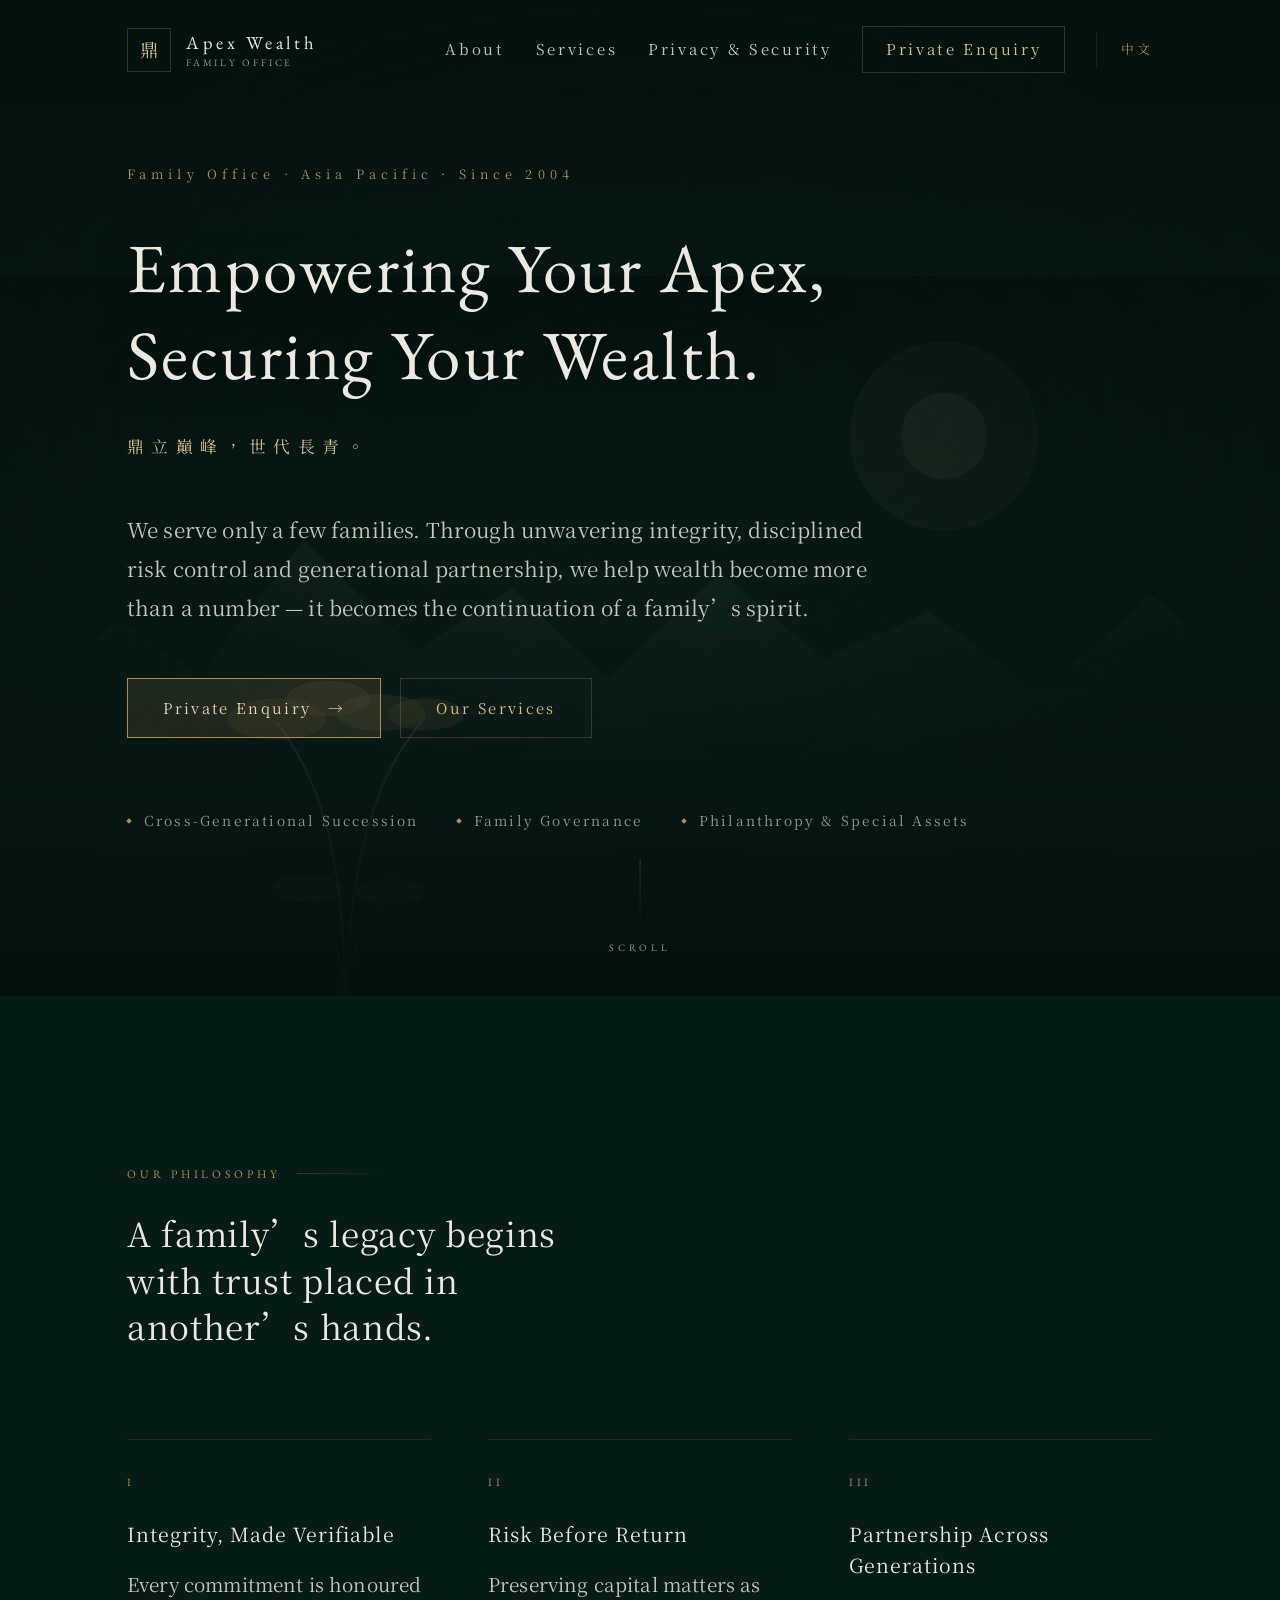
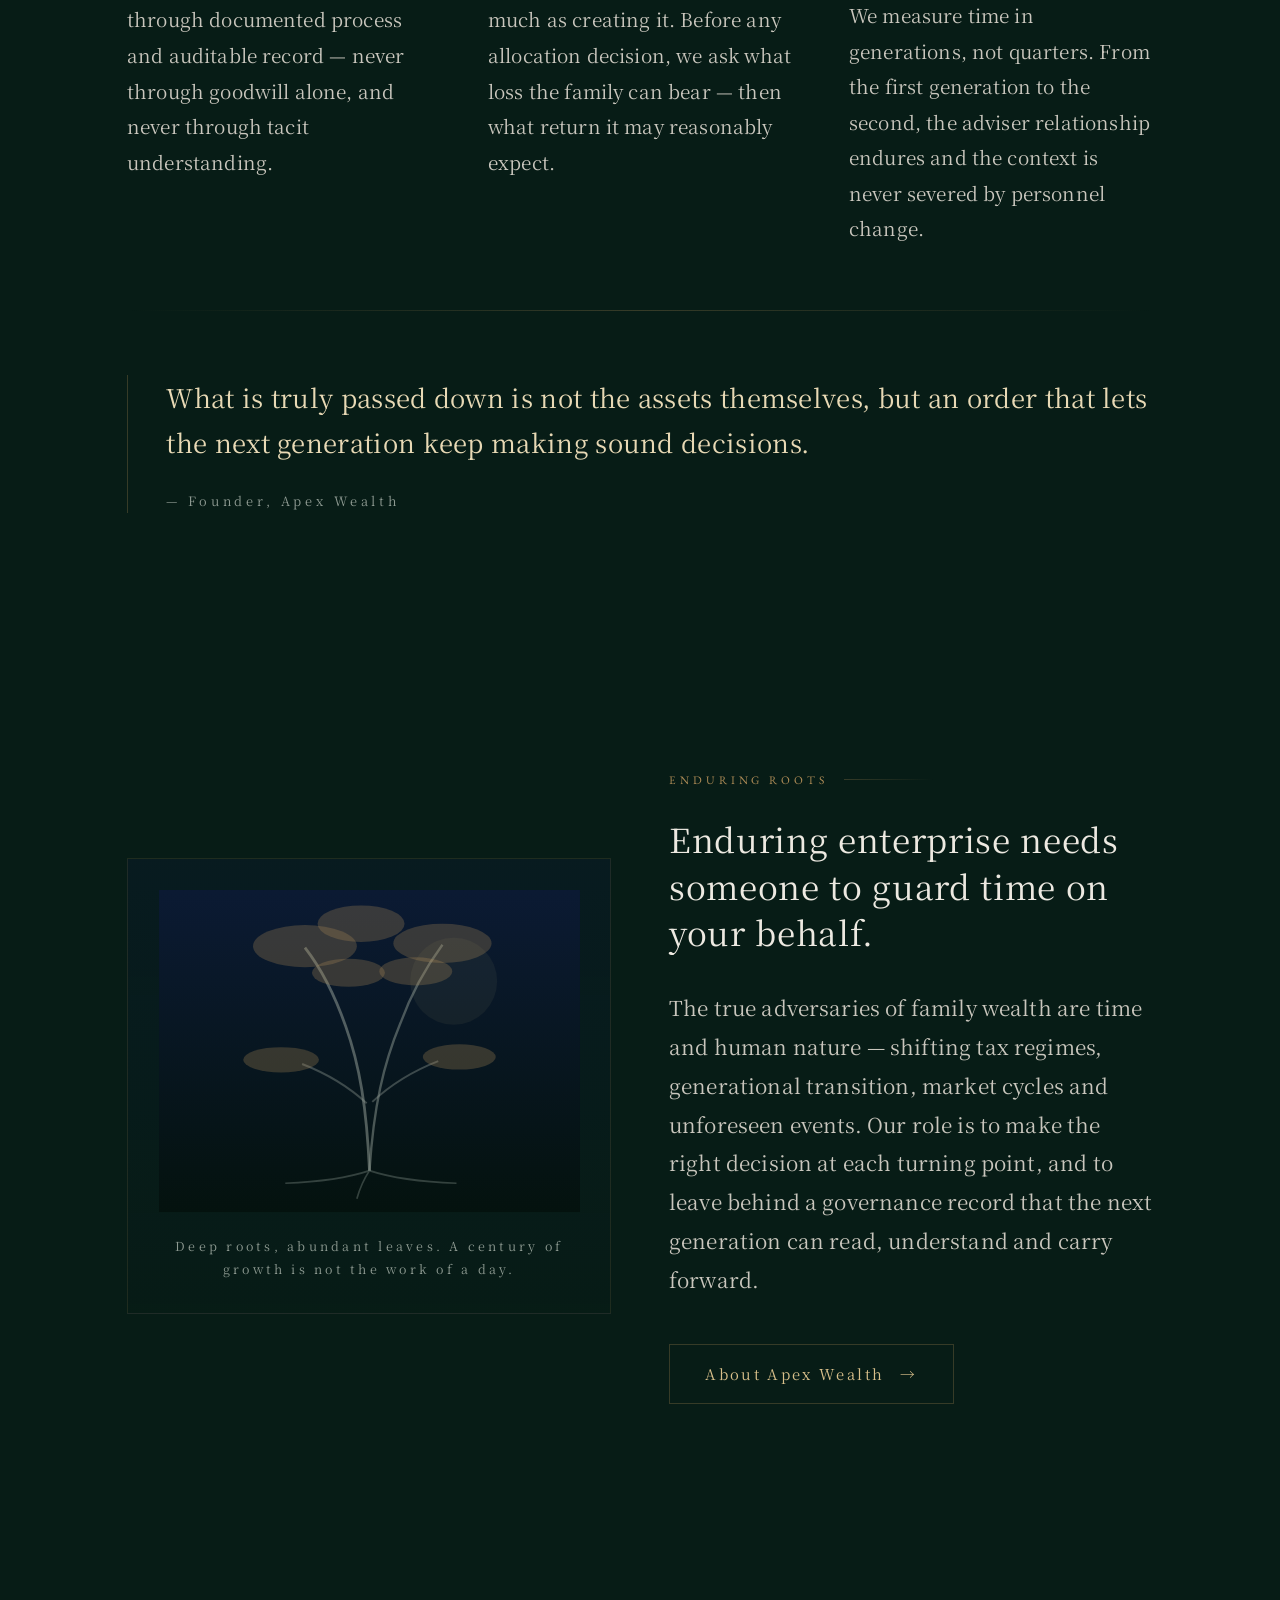
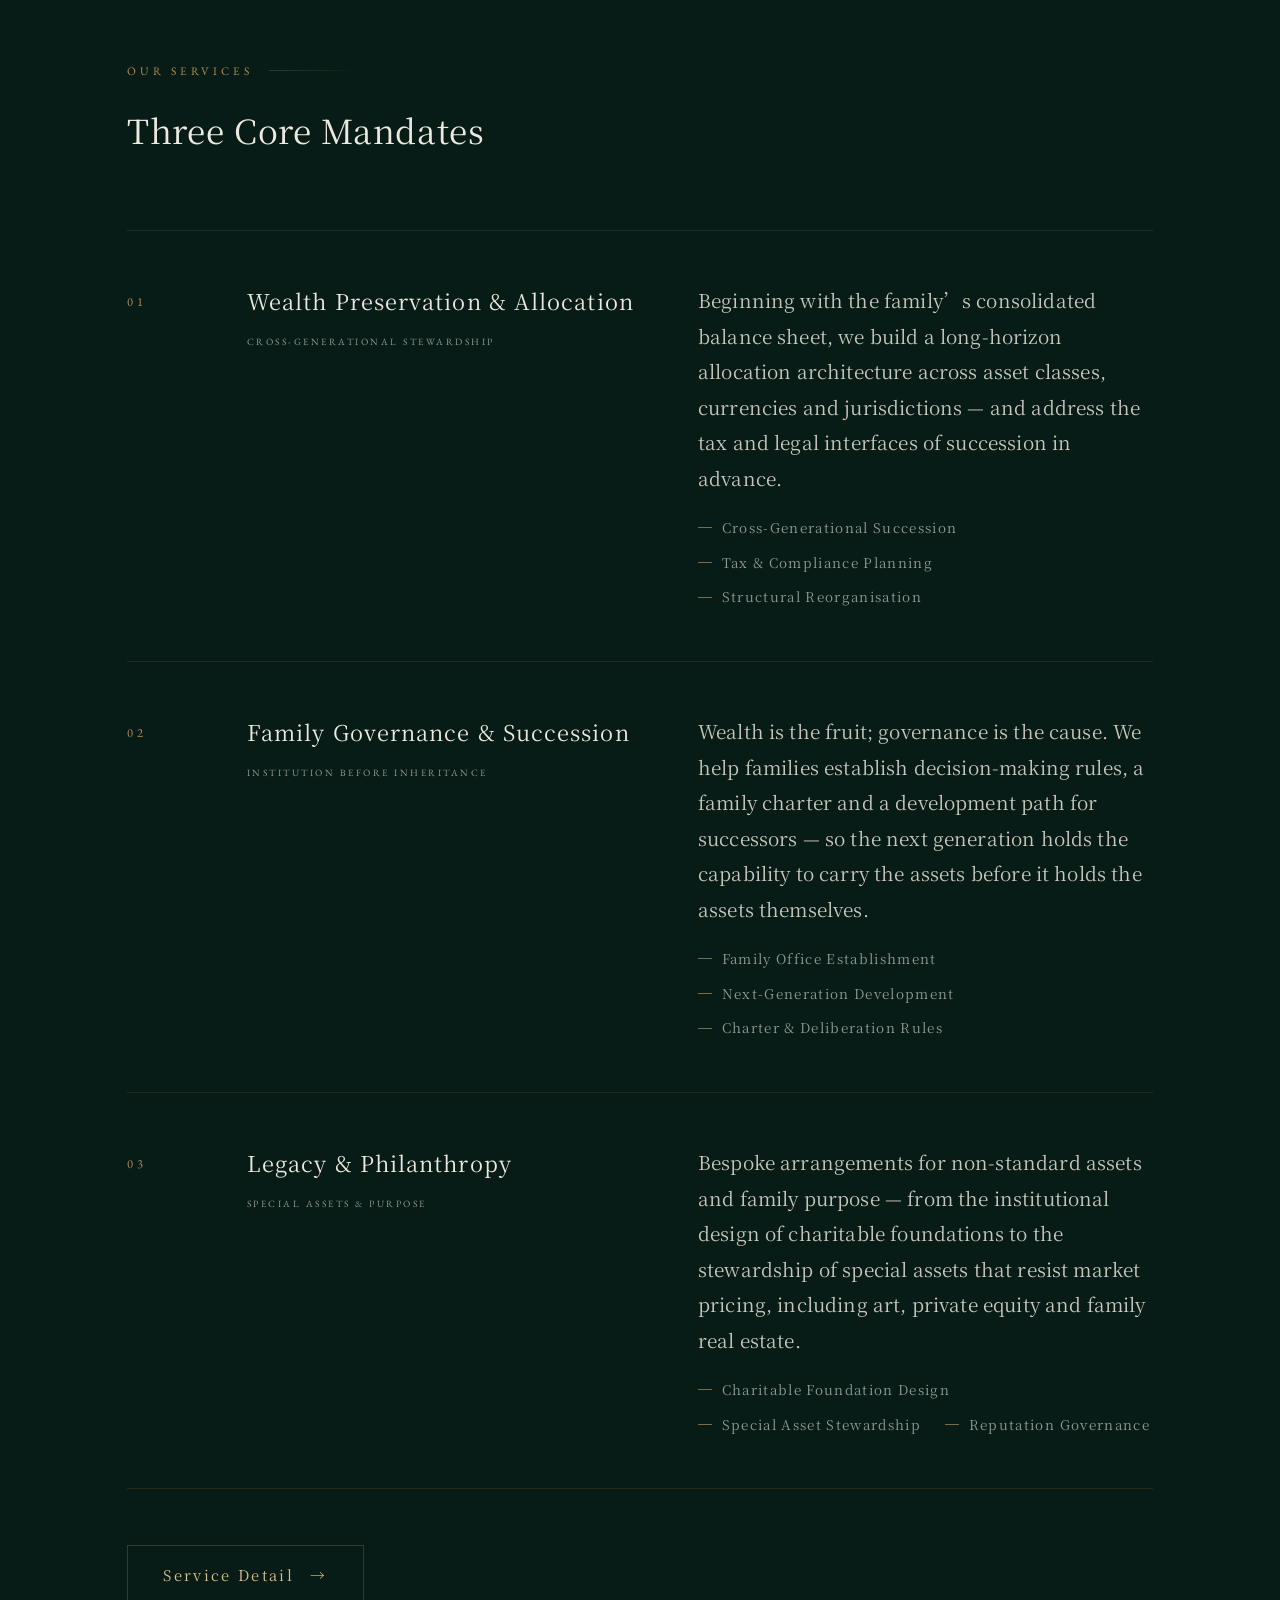
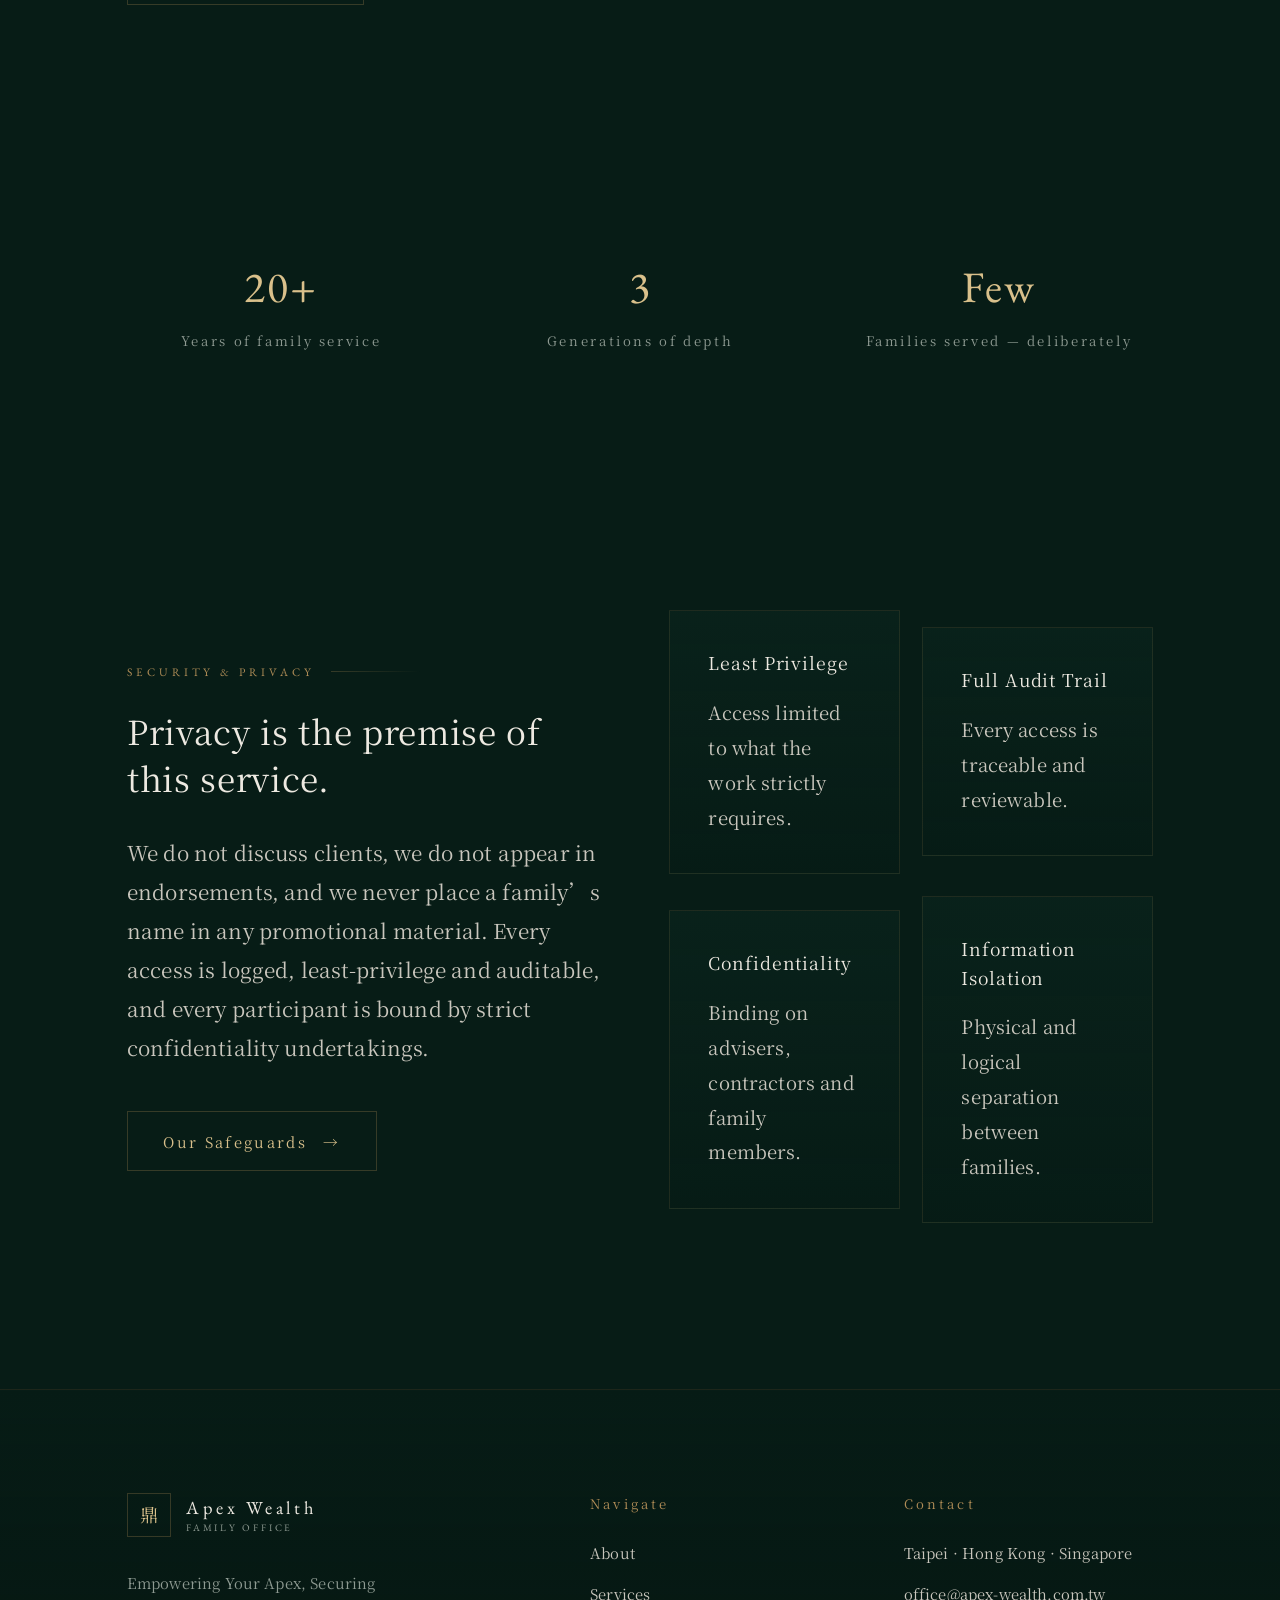
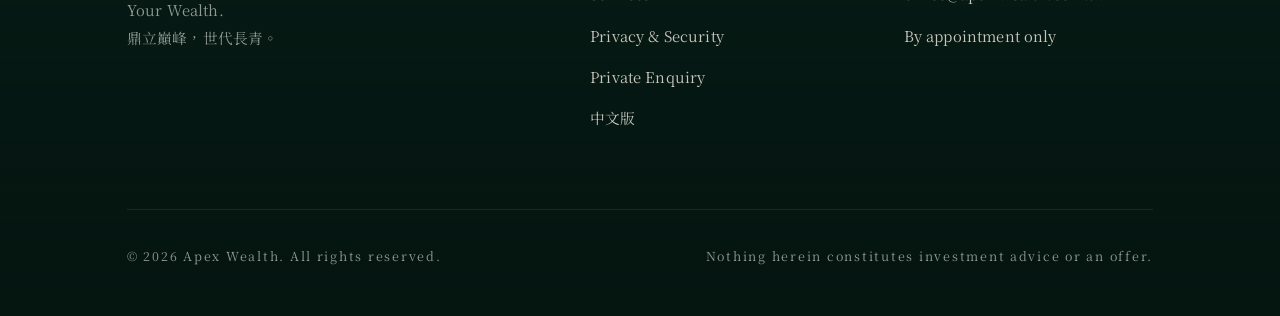
==== en/index.html @ 9df73a31 "新增英文版網站，並接上中英切換 新增 en/ 五頁全英文站（index / about / services / security / contact）， 共用既有 assets，透過 body.la" ====
<!DOCTYPE html>
<html lang="en">
<head>
<meta charset="utf-8">
<meta name="viewport" content="width=device-width, initial-scale=1">
<title>Apex Wealth｜Family Office · Empowering Your Apex, Securing Your Wealth</title>
<meta name="description" content="Apex Wealth serves a select number of ultra-high-net-worth families across Asia Pacific with cross-generational succession, family governance and legacy asset stewardship.">
<meta name="theme-color" content="#071C16">
<link rel="preconnect" href="https://fonts.googleapis.com">
<link rel="preconnect" href="https://fonts.gstatic.com" crossorigin>
<link href="https://fonts.googleapis.com/css2?family=EB+Garamond:ital,wght@0,400;0,500;1,400&family=Noto+Serif+TC:wght@300;400;500&display=swap" rel="stylesheet">
<link rel="stylesheet" href="../assets/css/main.css">
<link rel="alternate" hreflang="zh-Hant" href="https://tzlun167.github.io/Apex-wealth/">
<link rel="alternate" hreflang="en" href="https://tzlun167.github.io/Apex-wealth/en/">
<link rel="icon" href="data:image/svg+xml,%3Csvg xmlns='http://www.w3.org/2000/svg' viewBox='0 0 32 32'%3E%3Crect width='32' height='32' fill='%23071C16'/%3E%3Ctext x='16' y='22' font-size='18' text-anchor='middle' fill='%23D9C08B' font-family='serif'%3E%E9%BC%8E%3C/text%3E%3C/svg%3E">
</head>
<body class="lang-en">

<a class="visually-hidden" href="#main">Skip to main content</a>

<!-- ════════════ Header ════════════ -->
<header class="site-header">
  <div class="wrap">
    <a class="brand" href="index.html" aria-label="Apex Wealth home">
      <span class="brand__mark" aria-hidden="true"><span>鼎</span></span>
      <span class="brand__text">
        <span class="brand__zh">Apex Wealth</span>
        <span class="brand__en">Family Office</span>
      </span>
    </a>

    <button class="nav-toggle" type="button" aria-expanded="false" aria-controls="primary-nav" aria-label="Open navigation menu">
      <span></span><span></span><span></span>
    </button>

    <nav class="nav" id="primary-nav" aria-label="Main navigation">
      <a href="about.html">About</a>
      <a href="services.html">Services</a>
      <a href="security.html">Privacy &amp; Security</a>
      <a class="nav__cta" href="contact.html">Private Enquiry</a>
      <a class="nav__lang" href="../index.html" hreflang="zh-Hant" lang="zh-Hant">中文</a>
    </nav>
  </div>
</header>

<main id="main">

  <!-- ════════════ Hero ════════════ -->
  <section class="hero" aria-label="Apex Wealth introduction">
    <div class="hero__scene" aria-hidden="true">
      <svg viewBox="0 0 1600 900" preserveAspectRatio="xMidYMax slice" role="presentation">
        <defs>
          <linearGradient id="sky" x1="0" y1="0" x2="0" y2="1">
            <stop offset="0%"   stop-color="#04120E"/>
            <stop offset="55%"  stop-color="#0A211B"/>
            <stop offset="100%" stop-color="#0B1A33"/>
          </linearGradient>
          <linearGradient id="far" x1="0" y1="0" x2="0" y2="1">
            <stop offset="0%"   stop-color="#2E4B44" stop-opacity="0.85"/>
            <stop offset="100%" stop-color="#0A211B" stop-opacity="0.2"/>
          </linearGradient>
          <linearGradient id="mid" x1="0" y1="0" x2="0" y2="1">
            <stop offset="0%"   stop-color="#1E3A33"/>
            <stop offset="100%" stop-color="#071C16"/>
          </linearGradient>
          <linearGradient id="near" x1="0" y1="0" x2="0" y2="1">
            <stop offset="0%"   stop-color="#122C25"/>
            <stop offset="100%" stop-color="#04120E"/>
          </linearGradient>
          <linearGradient id="mist" x1="0" y1="0" x2="0" y2="1">
            <stop offset="0%"   stop-color="#D9C08B" stop-opacity="0"/>
            <stop offset="60%"  stop-color="#D9C08B" stop-opacity="0.07"/>
            <stop offset="100%" stop-color="#D9C08B" stop-opacity="0"/>
          </linearGradient>
        </defs>

        <rect width="1600" height="900" fill="url(#sky)"/>
        <circle cx="1180" cy="200" r="118" fill="#D9C08B" opacity="0.05"/>
        <circle cx="1180" cy="200" r="54"  fill="#E8D9B5" opacity="0.06"/>

        <g class="layer layer--far">
          <path fill="url(#far)" d="M0,560 L150,430 L250,500 L380,330 L520,470 L640,390 L760,505 L900,370 L1030,480 L1160,420 L1300,520 L1440,400 L1600,530 L1600,900 L0,900 Z"/>
        </g>
        <g class="layer layer--mid">
          <rect x="0" y="470" width="1600" height="150" fill="url(#mist)"/>
          <path fill="url(#mid)" d="M0,640 L180,560 L320,620 L470,520 L620,610 L780,540 L940,625 L1100,545 L1260,635 L1420,555 L1600,640 L1600,900 L0,900 Z"/>
        </g>
        <g class="layer layer--near">
          <path fill="url(#near)" d="M0,760 L200,690 L400,740 L620,660 L840,745 L1060,675 L1280,750 L1480,690 L1600,730 L1600,900 L0,900 Z"/>
        </g>

        <g class="layer layer--base" opacity="0.95">
          <g transform="translate(300,470)">
            <path d="M132,430 C128,300 118,240 96,180 C84,146 70,120 46,88"
                  fill="none" stroke="#8E9A92" stroke-opacity="0.5" stroke-width="3"/>
            <path d="M132,430 C138,296 152,232 176,172 C190,138 206,112 232,80"
                  fill="none" stroke="#8E9A92" stroke-opacity="0.45" stroke-width="2.6"/>
            <path d="M130,430 C126,360 108,330 84,300" fill="none" stroke="#8E9A92" stroke-opacity="0.35" stroke-width="2.2"/>
            <path d="M132,430 C140,362 162,332 188,304" fill="none" stroke="#8E9A92" stroke-opacity="0.35" stroke-width="2.2"/>
            <g fill="#B08D57" fill-opacity="0.30">
              <ellipse cx="46"  cy="84"  rx="62" ry="26"/>
              <ellipse cx="110" cy="58"  rx="52" ry="22"/>
              <ellipse cx="176" cy="76"  rx="56" ry="23"/>
              <ellipse cx="232" cy="78"  rx="48" ry="20"/>
              <ellipse cx="84"  cy="296" rx="46" ry="17"/>
              <ellipse cx="188" cy="300" rx="44" ry="16"/>
            </g>
            <g stroke="#0E2C24" stroke-opacity="0.5" stroke-width="1">
              <path d="M132,430 L132,120"/>
            </g>
          </g>
        </g>
      </svg>
    </div>

    <div class="hero__veil" aria-hidden="true"></div>

    <div class="wrap">
      <div class="hero__inner">
        <p class="hero__org" data-reveal>Family Office · Asia Pacific · Since 2004</p>

        <h1 class="hero__slogan hero__slogan--en" data-reveal="slow">
          <span class="line">Empowering Your Apex,</span>
          <span class="line">Securing Your Wealth.</span>
        </h1>

        <p class="hero__zh-sub" data-reveal lang="zh-Hant">鼎立巔峰，世代長青。</p>

        <p class="lede" data-reveal>
          We serve only a few families. Through unwavering integrity, disciplined risk control
          and generational partnership, we help wealth become more than a number &mdash;
          it becomes the continuation of a family&rsquo;s spirit.
        </p>

        <div class="btn-row" style="margin-top: 3.2rem;" data-reveal>
          <a class="btn btn--solid" href="contact.html"><span>Private Enquiry</span><span aria-hidden="true">→</span></a>
          <a class="btn" href="services.html"><span>Our Services</span></a>
        </div>

        <div class="hero__meta" style="margin-top: 4.4rem;" data-stagger data-reveal>
          <span>Cross-Generational Succession</span>
          <span>Family Governance</span>
          <span>Philanthropy &amp; Special Assets</span>
        </div>
      </div>
    </div>

    <div class="hero__scroll" aria-hidden="true">
      <i></i>
      <span>Scroll</span>
    </div>
  </section>

  <!-- ════════════ Philosophy ════════════ -->
  <section class="section" aria-labelledby="philosophy-title">
    <div class="wrap">
      <p class="eyebrow" data-reveal>Our Philosophy</p>
      <h2 class="section-title" id="philosophy-title" data-reveal="slow" style="max-width: 26ch;">
        A family&rsquo;s legacy begins with trust placed in another&rsquo;s hands.
      </h2>

      <div class="grid grid--3" style="margin-top: clamp(3.5rem, 7vw, 6rem);" data-stagger>
        <article class="tenet">
          <span class="tenet__no">I</span>
          <h3>Integrity, Made Verifiable</h3>
          <p>Every commitment is honoured through documented process and auditable record &mdash; never through goodwill alone, and never through tacit understanding.</p>
        </article>
        <article class="tenet">
          <span class="tenet__no">II</span>
          <h3>Risk Before Return</h3>
          <p>Preserving capital matters as much as creating it. Before any allocation decision, we ask what loss the family can bear &mdash; then what return it may reasonably expect.</p>
        </article>
        <article class="tenet">
          <span class="tenet__no">III</span>
          <h3>Partnership Across Generations</h3>
          <p>We measure time in generations, not quarters. From the first generation to the second, the adviser relationship endures and the context is never severed by personnel change.</p>
        </article>
      </div>

      <hr class="rule">

      <blockquote class="quote" data-reveal>
        What is truly passed down is not the assets themselves, but an order
        that lets the next generation keep making sound decisions.
        <cite>&mdash; Founder, Apex Wealth</cite>
      </blockquote>
    </div>
  </section>

  <!-- ════════════ Enduring Roots ════════════ -->
  <section class="section section--tight">
    <div class="wrap">
      <div class="grid grid--2">
        <figure class="scene-frame" data-reveal="slow" style="margin:0;">
          <svg viewBox="0 0 600 460" role="img" aria-label="A century-old tree, symbolising deep roots and enduring prosperity">
            <defs>
              <linearGradient id="treebg" x1="0" y1="0" x2="0" y2="1">
                <stop offset="0%" stop-color="#0B1A33"/>
                <stop offset="100%" stop-color="#04120E"/>
              </linearGradient>
            </defs>
            <rect width="600" height="460" fill="url(#treebg)"/>
            <circle cx="420" cy="130" r="62" fill="#D9C08B" opacity="0.06"/>
            <g transform="translate(300,400)">
              <path d="M0,0 C-4,-90 -14,-150 -34,-206 C-48,-246 -64,-282 -92,-318"
                    fill="none" stroke="#8E9A92" stroke-opacity="0.55" stroke-width="4"/>
              <path d="M0,0 C6,-92 20,-152 44,-210 C58,-248 76,-284 104,-322"
                    fill="none" stroke="#8E9A92" stroke-opacity="0.5" stroke-width="3.4"/>
              <path d="M-4,-96 C-30,-120 -60,-138 -96,-152" fill="none" stroke="#8E9A92" stroke-opacity="0.4" stroke-width="2.8"/>
              <path d="M4,-98 C32,-124 62,-142 98,-156" fill="none" stroke="#8E9A92" stroke-opacity="0.4" stroke-width="2.8"/>
              <g fill="#B08D57" fill-opacity="0.28">
                <ellipse cx="-92"  cy="-320" rx="74" ry="30"/>
                <ellipse cx="-12"  cy="-352" rx="62" ry="26"/>
                <ellipse cx="104"  cy="-324" rx="70" ry="28"/>
                <ellipse cx="-30"  cy="-282" rx="52" ry="20"/>
                <ellipse cx="66"   cy="-284" rx="52" ry="20"/>
                <ellipse cx="-126" cy="-158" rx="54" ry="18"/>
                <ellipse cx="128"  cy="-162" rx="52" ry="18"/>
              </g>
              <path d="M0,0 C-30,10 -70,16 -120,18 M0,0 C30,10 72,16 124,18 M0,0 C-8,12 -14,26 -18,40"
                    fill="none" stroke="#8E9A92" stroke-opacity="0.35" stroke-width="2.4"/>
            </g>
          </svg>
          <figcaption>Deep roots, abundant leaves. A century of growth is not the work of a day.</figcaption>
        </figure>

        <div data-reveal>
          <p class="eyebrow">Enduring Roots</p>
          <h2 class="section-title">Enduring enterprise needs someone to guard time on your behalf.</h2>
          <p class="lede" style="margin-top: 2rem;">
            The true adversaries of family wealth are time and human nature &mdash; shifting tax regimes,
            generational transition, market cycles and unforeseen events. Our role is to make the right
            decision at each turning point, and to leave behind a governance record that the next
            generation can read, understand and carry forward.
          </p>
          <div class="btn-row" style="margin-top: 2.8rem;">
            <a class="btn" href="about.html"><span>About Apex Wealth</span><span aria-hidden="true">→</span></a>
          </div>
        </div>
      </div>
    </div>
  </section>

  <!-- ════════════ Services ════════════ -->
  <section class="section" aria-labelledby="services-title">
    <div class="wrap">
      <p class="eyebrow" data-reveal>Our Services</p>
      <h2 class="section-title" id="services-title" data-reveal="slow">Three Core Mandates</h2>

      <div style="margin-top: clamp(3rem, 6vw, 5rem);">
        <article class="service" data-reveal>
          <div class="service__no">01</div>
          <h3>Wealth Preservation &amp; Allocation<small>Cross-Generational Stewardship</small></h3>
          <div>
            <p>Beginning with the family&rsquo;s consolidated balance sheet, we build a long-horizon allocation architecture across asset classes, currencies and jurisdictions &mdash; and address the tax and legal interfaces of succession in advance.</p>
            <div class="tags">
              <span>Cross-Generational Succession</span><span>Tax &amp; Compliance Planning</span><span>Structural Reorganisation</span>
            </div>
          </div>
        </article>

        <article class="service" data-reveal>
          <div class="service__no">02</div>
          <h3>Family Governance &amp; Succession<small>Institution Before Inheritance</small></h3>
          <div>
            <p>Wealth is the fruit; governance is the cause. We help families establish decision-making rules, a family charter and a development path for successors &mdash; so the next generation holds the capability to carry the assets before it holds the assets themselves.</p>
            <div class="tags">
              <span>Family Office Establishment</span><span>Next-Generation Development</span><span>Charter &amp; Deliberation Rules</span>
            </div>
          </div>
        </article>

        <article class="service" data-reveal>
          <div class="service__no">03</div>
          <h3>Legacy &amp; Philanthropy<small>Special Assets &amp; Purpose</small></h3>
          <div>
            <p>Bespoke arrangements for non-standard assets and family purpose &mdash; from the institutional design of charitable foundations to the stewardship of special assets that resist market pricing, including art, private equity and family real estate.</p>
            <div class="tags">
              <span>Charitable Foundation Design</span><span>Special Asset Stewardship</span><span>Reputation Governance</span>
            </div>
          </div>
        </article>

        <div style="border-top: 1px solid var(--hairline-soft);"></div>
      </div>

      <div class="btn-row" style="margin-top: 3.5rem;" data-reveal>
        <a class="btn" href="services.html"><span>Service Detail</span><span aria-hidden="true">→</span></a>
      </div>
    </div>
  </section>

  <!-- ════════════ Metrics ════════════ -->
  <section class="section section--tight">
    <div class="wrap">
      <div class="metrics" data-stagger data-reveal-group>
        <div class="metric"><strong>20+</strong><span>Years of family service</span></div>
        <div class="metric"><strong>3</strong><span>Generations of depth</span></div>
        <div class="metric"><strong>Few</strong><span>Families served &mdash; deliberately</span></div>
      </div>
    </div>
  </section>

  <!-- ════════════ Privacy ════════════ -->
  <section class="section" aria-labelledby="privacy-title">
    <div class="wrap">
      <div class="grid grid--2">
        <div data-reveal>
          <p class="eyebrow">Security &amp; Privacy</p>
          <h2 class="section-title" id="privacy-title">Privacy is the premise of this service.</h2>
          <p class="lede" style="margin-top: 2rem;">
            We do not discuss clients, we do not appear in endorsements, and we never place a
            family&rsquo;s name in any promotional material. Every access is logged, least-privilege
            and auditable, and every participant is bound by strict confidentiality undertakings.
          </p>
          <div class="btn-row" style="margin-top: 2.8rem;">
            <a class="btn" href="security.html"><span>Our Safeguards</span><span aria-hidden="true">→</span></a>
          </div>
        </div>

        <div class="grid grid--2" data-stagger data-reveal-group style="gap: 1.4rem;">
          <div class="card"><h3>Least Privilege</h3><p>Access limited to what the work strictly requires.</p></div>
          <div class="card"><h3>Full Audit Trail</h3><p>Every access is traceable and reviewable.</p></div>
          <div class="card"><h3>Confidentiality</h3><p>Binding on advisers, contractors and family members.</p></div>
          <div class="card"><h3>Information Isolation</h3><p>Physical and logical separation between families.</p></div>
        </div>
      </div>
    </div>
  </section>

</main>

<!-- ════════════ Footer ════════════ -->
<footer class="site-footer">
  <div class="wrap">
    <div class="site-footer__top">
      <div>
        <a class="brand" href="index.html">
          <span class="brand__mark" aria-hidden="true"><span>鼎</span></span>
          <span class="brand__text">
            <span class="brand__zh">Apex Wealth</span>
            <span class="brand__en">Family Office</span>
          </span>
        </a>
        <p class="muted" style="margin-top: 2rem; max-width: 36ch; font-size: 0.92rem;">
          Empowering Your Apex, Securing Your Wealth.<br>
          鼎立巔峰，世代長青。
        </p>
      </div>

      <div>
        <h4>Navigate</h4>
        <ul>
          <li><a href="about.html">About</a></li>
          <li><a href="services.html">Services</a></li>
          <li><a href="security.html">Privacy &amp; Security</a></li>
          <li><a href="contact.html">Private Enquiry</a></li>
          <li><a href="../index.html" hreflang="zh-Hant" lang="zh-Hant">中文版</a></li>
        </ul>
      </div>

      <div>
        <h4>Contact</h4>
        <ul>
          <li>Taipei · Hong Kong · Singapore</li>
          <li><a href="mailto:office@apex-wealth.com.tw">office@apex-wealth.com.tw</a></li>
          <li>By appointment only</li>
        </ul>
      </div>
    </div>

    <div class="site-footer__bottom">
      <span>© <span data-year>2026</span> Apex Wealth. All rights reserved.</span>
      <span>Nothing herein constitutes investment advice or an offer.</span>
    </div>
  </div>
</footer>

<script src="../assets/js/main.js"></script>
</body>
</html>
---- assets/css/main.css ----
/* ==========================================================================
   鼎富資本 APEX WEALTH · Family Office
   視覺系統：深大不列顛綠 × 古銅金 · 古典襯線 · 極簡留白
   ========================================================================== */

/* --- 1. 設計 Token ------------------------------------------------------ */
:root {
  /* 主色：沉穩、誠信 */
  --green-950: #04120E;
  --green-900: #071C16;
  --green-800: #0A211B;
  --green-700: #0E2C24;
  --green-600: #14382E;
  --ink-900:   #060F1F;
  --ink-800:   #0B1A33;

  /* 點綴：古銅金／香檳金（低飽和，切忌土豪金） */
  --gold:       #B08D57;
  --gold-soft:  #C9A96B;
  --gold-light: #D9C08B;
  --champagne:  #E8D9B5;

  /* 文字 */
  --text:      #EDE9E1;
  --text-soft: #C9C6BD;
  --muted:     #8E9A92;

  --hairline: rgba(176, 141, 87, 0.28);
  --hairline-soft: rgba(176, 141, 87, 0.14);

  /* 字體 */
  --serif-zh: "Noto Serif TC", "Source Han Serif TC", "Songti TC", "STSong",
              "PingFang TC", "Microsoft JhengHei", serif;
  --serif-en: "EB Garamond", "Garamond", "Baskerville", "Palatino Linotype",
              "Times New Roman", "Noto Serif TC", "Songti TC", serif;
  --sans-zh: "PingFang TC", "Microsoft JhengHei", "Noto Sans TC", sans-serif;

  /* 節奏：大量留白，讓畫面呼吸 */
  --gutter: clamp(1.5rem, 6vw, 8rem);
  --section-y: clamp(6rem, 13vw, 13rem);
  --maxw: 1180px;

  --ease-silk: cubic-bezier(0.22, 0.61, 0.36, 1);
  --dur-slow: 1.4s;
}

/* --- 2. 基礎 ------------------------------------------------------------ */
*,
*::before,
*::after { box-sizing: border-box; }

html {
  scroll-behavior: smooth;
  -webkit-text-size-adjust: 100%;
}

body {
  margin: 0;
  background: var(--green-900);
  color: var(--text);
  font-family: var(--serif-zh);
  /* 字體級距適中偏大、行距寬鬆（無障礙） */
  font-size: clamp(17px, 0.35vw + 16px, 19.5px);
  line-height: 2.05;
  letter-spacing: 0.02em;
  font-weight: 400;
  -webkit-font-smoothing: antialiased;
  text-rendering: optimizeLegibility;
  overflow-x: hidden;
}

/* 全站細膩紙質／光暈底 */
body::before {
  content: "";
  position: fixed;
  inset: 0;
  pointer-events: none;
  z-index: 0;
  background:
    radial-gradient(120% 80% at 50% -10%, rgba(176,141,87,0.10), transparent 60%),
    radial-gradient(100% 70% at 100% 100%, rgba(11,26,51,0.55), transparent 65%);
}

img, svg { max-width: 100%; display: block; }

a {
  color: inherit;
  text-decoration: none;
  transition: color .6s var(--ease-silk);
}

::selection { background: rgba(176,141,87,0.32); color: #fff; }

/* 焦點可見（無障礙） */
:focus-visible {
  outline: 1px solid var(--gold-light);
  outline-offset: 4px;
}

/* --- 3. 排版元件 -------------------------------------------------------- */
h1, h2, h3, h4 {
  font-weight: 400;
  margin: 0;
  letter-spacing: 0.06em;
  line-height: 1.6;
}

.en {
  font-family: var(--serif-en);
  font-weight: 400;
  letter-spacing: 0.22em;
  font-size: 0.82em;
}

.eyebrow {
  font-family: var(--serif-en);
  font-size: 0.72rem;
  letter-spacing: 0.42em;
  text-transform: uppercase;
  color: var(--gold);
  margin: 0 0 1.6rem;
  display: flex;
  align-items: center;
  gap: 1rem;
}
.eyebrow::after {
  content: "";
  flex: 1;
  height: 1px;
  max-width: 90px;
  background: linear-gradient(90deg, var(--hairline), transparent);
}
.eyebrow--center { justify-content: center; }
.eyebrow--center::after { display: none; }

.display {
  font-size: clamp(2.1rem, 5.2vw, 4.6rem);
  line-height: 1.32;
  letter-spacing: 0.08em;
}

.section-title {
  font-size: clamp(1.6rem, 2.6vw, 2.5rem);
  line-height: 1.55;
  letter-spacing: 0.1em;
}

.lede {
  font-size: 1.06em;
  color: var(--text-soft);
  max-width: 62ch;
}

.muted { color: var(--muted); }

.gold { color: var(--gold-light); }

/* 金色細線 */
.rule {
  height: 1px;
  border: 0;
  background: linear-gradient(90deg, transparent, var(--hairline), transparent);
  margin: 4rem 0;
}

/* --- 4. 版面 ------------------------------------------------------------ */
.wrap {
  width: 100%;
  max-width: var(--maxw);
  margin: 0 auto;
  padding-inline: var(--gutter);
  position: relative;
  z-index: 1;
}

.section { padding-block: var(--section-y); position: relative; }

.section--tight { padding-block: clamp(3.5rem, 7vw, 7rem); }

.grid {
  display: grid;
  gap: clamp(2.2rem, 4.5vw, 5rem);
}
@media (min-width: 880px) {
  .grid--2 { grid-template-columns: 1fr 1fr; align-items: center; }
  .grid--3 { grid-template-columns: repeat(3, 1fr); }
  .grid--4 { grid-template-columns: repeat(4, 1fr); }
}

/* --- 5. 頁首 / 導覽 ----------------------------------------------------- */
.site-header {
  position: fixed;
  inset: 0 0 auto 0;
  z-index: 50;
  padding: 1.6rem 0;
  transition: background .9s var(--ease-silk), padding .9s var(--ease-silk),
              border-color .9s var(--ease-silk), backdrop-filter .9s var(--ease-silk);
  border-bottom: 1px solid transparent;
}
.site-header.is-scrolled {
  padding: 1.05rem 0;
  background: rgba(7, 28, 22, 0.86);
  backdrop-filter: blur(14px) saturate(120%);
  border-bottom-color: var(--hairline-soft);
}

.site-header .wrap {
  display: flex;
  align-items: center;
  justify-content: space-between;
  gap: 2rem;
}

.brand {
  display: flex;
  align-items: center;
  gap: 0.95rem;
  flex-shrink: 0;
}
.brand__mark {
  width: 44px;
  height: 44px;
  flex: none;
  border: 1px solid var(--hairline);
  display: grid;
  place-items: center;
  transition: border-color .9s var(--ease-silk);
}
.brand__mark span {
  font-size: 1.15rem;
  color: var(--gold-light);
  letter-spacing: 0;
  line-height: 1;
}
.brand:hover .brand__mark { border-color: var(--gold); }
.brand__text { display: flex; flex-direction: column; gap: .28rem; }
.brand__zh {
  font-size: 1.05rem;
  letter-spacing: 0.3em;
  line-height: 1.2;
}
.brand__en {
  font-family: var(--serif-en);
  font-size: 0.62rem;
  letter-spacing: 0.34em;
  color: var(--muted);
  text-transform: uppercase;
  line-height: 1;
}

.nav {
  display: flex;
  align-items: center;
  gap: clamp(1.4rem, 2.4vw, 2.6rem);
}
.nav a {
  font-size: 0.94rem;
  letter-spacing: 0.18em;
  color: var(--text-soft);
  position: relative;
  padding-block: 0.35rem;
}
.nav a::after {
  content: "";
  position: absolute;
  left: 0; right: 100%;
  bottom: 0;
  height: 1px;
  background: var(--gold);
  transition: right .8s var(--ease-silk);
}
.nav a:hover { color: var(--champagne); }
.nav a:hover::after,
.nav a[aria-current="page"]::after { right: 0; }
.nav a[aria-current="page"] { color: var(--champagne); }

.nav__cta {
  border: 1px solid var(--hairline);
  padding: 0.55rem 1.4rem !important;
  color: var(--gold-light) !important;
}
.nav__cta::after { display: none; }
.nav__cta:hover {
  background: rgba(176,141,87,0.12);
  border-color: var(--gold);
}

.nav-toggle {
  display: none;
  background: none;
  border: 1px solid var(--hairline);
  color: var(--text);
  width: 46px; height: 46px;
  cursor: pointer;
}
.nav-toggle span {
  display: block;
  width: 18px; height: 1px;
  background: var(--gold-light);
  margin: 4px auto;
  transition: transform .5s var(--ease-silk), opacity .5s var(--ease-silk);
}
.nav-toggle[aria-expanded="true"] span:nth-child(1) { transform: translateY(5px) rotate(45deg); }
.nav-toggle[aria-expanded="true"] span:nth-child(2) { opacity: 0; }
.nav-toggle[aria-expanded="true"] span:nth-child(3) { transform: translateY(-5px) rotate(-45deg); }

@media (max-width: 900px) {
  .nav-toggle { display: block; }
  .nav {
    position: fixed;
    inset: 0;
    background: rgba(6, 22, 18, 0.98);
    backdrop-filter: blur(10px);
    flex-direction: column;
    justify-content: center;
    gap: 2.2rem;
    font-size: 1.15rem;
    opacity: 0;
    visibility: hidden;
    transition: opacity .8s var(--ease-silk), visibility .8s;
  }
  .nav.is-open { opacity: 1; visibility: visible; }
  .nav a { font-size: 1.15rem; letter-spacing: 0.28em; }
  .nav__cta { padding: 0.8rem 2rem !important; }
}

/* --- 6. 主視覺（劇院式開場） ------------------------------------------- */
.hero {
  position: relative;
  min-height: 100svh;
  display: flex;
  align-items: center;
  overflow: hidden;
  background:
    linear-gradient(180deg, var(--green-950) 0%, var(--green-800) 45%, var(--ink-900) 100%);
}

.hero__scene {
  position: absolute;
  inset: 0;
  z-index: 0;
}
.hero__scene svg {
  position: absolute;
  left: 50%;
  bottom: 0;
  width: 145%;
  min-width: 1100px;
  transform: translateX(-50%);
  height: auto;
}
/* 極緩慢的呼吸位移，不閃爍 */
.hero__scene .layer--far  { opacity: .34; animation: drift 48s ease-in-out infinite alternate; }
.hero__scene .layer--mid  { opacity: .55; animation: drift 38s ease-in-out infinite alternate-reverse; }
.hero__scene .layer--near { opacity: .82; animation: drift 30s ease-in-out infinite alternate; }
.hero__scene .layer--base { opacity: 1; }

@keyframes drift {
  from { transform: translateX(-50%) translateY(0) scale(1); }
  to   { transform: translateX(-50%) translateY(-14px) scale(1.012); }
}

.hero__veil {
  position: absolute;
  inset: 0;
  z-index: 1;
  background:
    radial-gradient(70% 55% at 50% 42%, rgba(4,18,14,0.10), rgba(4,18,14,0.72) 78%),
    linear-gradient(180deg, rgba(4,18,14,0.85) 0%, transparent 28%, transparent 62%, rgba(4,18,14,0.92) 100%);
}

.hero .wrap { z-index: 2; }
.hero__inner {
  max-width: 900px;
  padding-block: clamp(8rem, 18vh, 12rem);
}

.hero__org {
  font-size: 0.8rem;
  letter-spacing: 0.5em;
  color: var(--gold);
  margin: 0 0 2.4rem;
}

.hero__slogan {
  font-size: clamp(2.4rem, 6.4vw, 5.4rem);
  line-height: 1.34;
  letter-spacing: 0.14em;
  margin: 0 0 2rem;
  text-shadow: 0 2px 40px rgba(0,0,0,0.45);
}
.hero__slogan .line { display: block; }

.hero__en {
  font-family: var(--serif-en);
  font-size: clamp(0.8rem, 1.35vw, 1.02rem);
  letter-spacing: 0.3em;
  color: var(--gold-light);
  margin: 0 0 3.4rem;
}

.hero__meta {
  display: flex;
  flex-wrap: wrap;
  gap: 0.9rem 2.4rem;
  font-size: 0.86rem;
  letter-spacing: 0.22em;
  color: var(--muted);
}
.hero__meta span { display: inline-flex; align-items: center; gap: .8rem; }
.hero__meta span::before {
  content: "";
  width: 4px; height: 4px;
  background: var(--gold);
  transform: rotate(45deg);
  flex: none;
}

.hero__scroll {
  position: absolute;
  left: 50%;
  bottom: 2.4rem;
  transform: translateX(-50%);
  z-index: 3;
  font-family: var(--serif-en);
  font-size: 0.62rem;
  letter-spacing: 0.4em;
  color: var(--muted);
  display: flex;
  flex-direction: column;
  align-items: center;
  gap: 1rem;
  text-transform: uppercase;
}
.hero__scroll i {
  width: 1px; height: 64px;
  background: linear-gradient(180deg, var(--hairline), transparent);
  animation: pulseLine 4.5s var(--ease-silk) infinite;
}
@keyframes pulseLine {
  0%, 100% { opacity: .35; transform: scaleY(.8); }
  50%      { opacity: 1;   transform: scaleY(1); }
}

/* --- 7. 內容元件 -------------------------------------------------------- */
/* 理念三欄 */
.tenet { padding-top: 2rem; border-top: 1px solid var(--hairline-soft); }
.tenet__no {
  font-family: var(--serif-en);
  font-size: 0.7rem;
  letter-spacing: 0.32em;
  color: var(--gold);
  display: block;
  margin-bottom: 1.6rem;
}
.tenet h3 {
  font-size: 1.22rem;
  letter-spacing: 0.16em;
  margin-bottom: 1rem;
}
.tenet p { margin: 0; color: var(--text-soft); font-size: 0.97em; }

/* 服務條目 */
.service {
  padding: clamp(2.2rem, 4vw, 3.4rem) 0;
  border-top: 1px solid var(--hairline-soft);
  display: grid;
  gap: 1.4rem 3rem;
}
@media (min-width: 880px) {
  .service { grid-template-columns: 4.5rem 1.15fr 1.3fr; align-items: start; }
}
.service__no {
  font-family: var(--serif-en);
  font-size: 0.78rem;
  letter-spacing: 0.3em;
  color: var(--gold);
  padding-top: 0.5rem;
}
.service h3 {
  font-size: clamp(1.2rem, 1.7vw, 1.5rem);
  letter-spacing: 0.14em;
  line-height: 1.7;
}
.service h3 small {
  display: block;
  font-family: var(--serif-en);
  font-size: 0.6rem;
  letter-spacing: 0.34em;
  color: var(--muted);
  margin-top: 0.9rem;
  text-transform: uppercase;
}
.service p { margin: 0 0 1.2rem; color: var(--text-soft); font-size: 0.97em; }

.tags {
  display: flex;
  flex-wrap: wrap;
  gap: 0.6rem 1.5rem;
  font-size: 0.84rem;
  letter-spacing: 0.16em;
  color: var(--muted);
}
.tags span { display: inline-flex; align-items: center; gap: .6rem; }
.tags span::before {
  content: "";
  width: 14px; height: 1px;
  background: var(--gold);
  opacity: .7;
}

/* 引言 */
.quote {
  font-size: clamp(1.15rem, 2vw, 1.7rem);
  line-height: 2;
  letter-spacing: 0.1em;
  color: var(--champagne);
  border-left: 1px solid var(--hairline);
  padding-left: clamp(1.4rem, 3vw, 2.6rem);
  margin: 0;
}
.quote cite {
  display: block;
  margin-top: 1.6rem;
  font-style: normal;
  font-size: 0.8rem;
  letter-spacing: 0.3em;
  color: var(--muted);
}

/* 卡片 */
.card {
  border: 1px solid var(--hairline-soft);
  padding: clamp(1.8rem, 3vw, 2.8rem);
  background: linear-gradient(180deg, rgba(14,44,36,0.35), rgba(7,28,22,0.15));
  transition: border-color 1.1s var(--ease-silk), transform 1.1s var(--ease-silk);
}
.card:hover { border-color: var(--hairline); transform: translateY(-4px); }
.card h3 {
  font-size: 1.1rem;
  letter-spacing: 0.16em;
  margin-bottom: 1.1rem;
}
.card p { margin: 0; color: var(--text-soft); font-size: 0.95em; }

/* 數據列 */
.metrics {
  display: grid;
  gap: clamp(2rem, 4vw, 4rem);
  text-align: center;
}
@media (min-width: 880px) { .metrics { grid-template-columns: repeat(3, 1fr); } }
.metric strong {
  display: block;
  font-family: var(--serif-en);
  font-size: clamp(2rem, 3.4vw, 3rem);
  font-weight: 400;
  letter-spacing: 0.04em;
  color: var(--gold-light);
  line-height: 1.2;
}
.metric span {
  display: block;
  margin-top: 1rem;
  font-size: 0.82rem;
  letter-spacing: 0.28em;
  color: var(--muted);
}

/* 圖像框（古樹 / 山水） */
.scene-frame {
  position: relative;
  border: 1px solid var(--hairline-soft);
  padding: clamp(1.2rem, 2.4vw, 2rem);
  background: linear-gradient(180deg, rgba(11,26,51,0.35), rgba(7,28,22,0.25));
}
.scene-frame svg { width: 100%; height: auto; }
.scene-frame figcaption {
  margin-top: 1.4rem;
  font-size: 0.78rem;
  letter-spacing: 0.26em;
  color: var(--muted);
  text-align: center;
}

/* --- 8. 按鈕 ------------------------------------------------------------ */
.btn {
  display: inline-flex;
  align-items: center;
  gap: 1rem;
  border: 1px solid var(--hairline);
  color: var(--gold-light);
  padding: 0.95rem 2.2rem;
  font-size: 0.92rem;
  letter-spacing: 0.24em;
  cursor: pointer;
  background: transparent;
  font-family: inherit;
  position: relative;
  overflow: hidden;
  transition: color .9s var(--ease-silk), border-color .9s var(--ease-silk);
}
.btn::before {
  content: "";
  position: absolute;
  inset: 0;
  background: linear-gradient(90deg, rgba(176,141,87,0.22), rgba(176,141,87,0.08));
  transform: scaleX(0);
  transform-origin: left;
  transition: transform 1s var(--ease-silk);
}
.btn:hover { color: var(--champagne); border-color: var(--gold); }
.btn:hover::before { transform: scaleX(1); }
.btn > * { position: relative; }
.btn--solid {
  background: rgba(176,141,87,0.14);
  border-color: var(--gold);
  color: var(--champagne);
}
.btn--solid:hover { background: rgba(176,141,87,0.24); }

.btn-row { display: flex; flex-wrap: wrap; gap: 1.2rem; }

/* --- 9. 表單 ------------------------------------------------------------ */
.form { display: grid; gap: clamp(1.6rem, 3vw, 2.4rem); }
@media (min-width: 880px) {
  .form__row { display: grid; grid-template-columns: 1fr 1fr; gap: clamp(1.6rem, 3vw, 2.4rem); }
}
.field { display: flex; flex-direction: column; gap: 0.75rem; }
.field label {
  font-size: 0.82rem;
  letter-spacing: 0.22em;
  color: var(--muted);
}
.field label .req { color: var(--gold); margin-left: .4rem; }
.field input,
.field select,
.field textarea {
  background: rgba(4,18,14,0.4);
  border: 1px solid var(--hairline-soft);
  color: var(--text);
  font-family: inherit;
  font-size: 0.98rem;
  letter-spacing: 0.04em;
  padding: 0.9rem 1.1rem;
  transition: border-color .8s var(--ease-silk), background .8s var(--ease-silk);
  width: 100%;
}
.field textarea { min-height: 9rem; resize: vertical; line-height: 1.9; }
.field input:focus,
.field select:focus,
.field textarea:focus {
  outline: none;
  border-color: var(--gold);
  background: rgba(4,18,14,0.62);
}
.field select { appearance: none; cursor: pointer; }
.field select option { background: var(--green-800); color: var(--text); }
.field input::placeholder,
.field textarea::placeholder { color: rgba(142,154,146,0.6); }

.form__note {
  font-size: 0.82rem;
  color: var(--muted);
  letter-spacing: 0.06em;
  margin: 0;
  max-width: 60ch;
}

/* --- 10. 頁尾 ----------------------------------------------------------- */
.site-footer {
  border-top: 1px solid var(--hairline-soft);
  padding: clamp(4rem, 8vw, 7rem) 0 3rem;
  background: linear-gradient(180deg, transparent, rgba(4,18,14,0.7));
  position: relative;
  z-index: 1;
}
.site-footer__top {
  display: grid;
  gap: clamp(2.4rem, 5vw, 4rem);
  margin-bottom: clamp(3rem, 6vw, 5rem);
}
@media (min-width: 880px) {
  .site-footer__top { grid-template-columns: 1.6fr 1fr 1fr; }
}
.site-footer h4 {
  font-size: 0.82rem;
  letter-spacing: 0.3em;
  color: var(--gold);
  margin-bottom: 1.6rem;
}
.site-footer ul { list-style: none; margin: 0; padding: 0; display: grid; gap: 0.85rem; }
.site-footer li { font-size: 0.92rem; color: var(--text-soft); }
.site-footer a:hover { color: var(--champagne); }
.site-footer__bottom {
  border-top: 1px solid var(--hairline-soft);
  padding-top: 2.2rem;
  display: flex;
  flex-wrap: wrap;
  gap: 1rem 2rem;
  justify-content: space-between;
  font-size: 0.78rem;
  letter-spacing: 0.14em;
  color: var(--muted);
}

/* --- 11. 動效：緩慢漸顯 / 優雅位移（嚴禁閃爍、快速飛入） --------------- */
[data-reveal] {
  opacity: 0;
  transform: translateY(26px);
  transition:
    opacity var(--dur-slow) var(--ease-silk),
    transform var(--dur-slow) var(--ease-silk);
  will-change: opacity, transform;
}
[data-reveal].is-visible { opacity: 1; transform: none; }

[data-reveal="slow"] { --dur-slow: 2s; }
[data-reveal="line"] { transform: none; opacity: 0; transition-duration: 2.2s; }

/* 進場交錯（每次僅 0.16s，維持優雅） */
[data-stagger] > * { transition-delay: calc(var(--i, 0) * 0.16s); }

@media (prefers-reduced-motion: reduce) {
  html { scroll-behavior: auto; }
  [data-reveal] { opacity: 1 !important; transform: none !important; transition: none !important; }
  .hero__scene svg,
  .hero__scroll i { animation: none !important; }
  * { transition-duration: .01ms !important; }
}

/* --- 12. 內頁橫幅 ------------------------------------------------------- */
.page-head {
  padding-top: clamp(9rem, 18vh, 13rem);
  padding-bottom: clamp(3rem, 6vw, 5rem);
  border-bottom: 1px solid var(--hairline-soft);
  background: linear-gradient(180deg, var(--green-950), var(--green-900));
  position: relative;
  overflow: hidden;
}
.page-head::after {
  content: "";
  position: absolute;
  inset: 0;
  background: radial-gradient(90% 120% at 80% 0%, rgba(176,141,87,0.10), transparent 55%);
  pointer-events: none;
}
.page-head .wrap { position: relative; z-index: 1; }
.page-head h1 {
  font-size: clamp(1.9rem, 4vw, 3.2rem);
  letter-spacing: 0.16em;
  line-height: 1.55;
  margin-bottom: 1.8rem;
}
.page-head .en {
  display: block;
  font-size: 0.7rem;
  letter-spacing: 0.42em;
  color: var(--muted);
  text-transform: uppercase;
  margin-bottom: 1.6rem;
}

/* --- 13. 語言切換與英文版 ---------------------------------------------- */
.nav__lang {
  font-family: var(--serif-en);
  font-size: 0.8rem !important;
  letter-spacing: 0.26em !important;
  color: var(--gold) !important;
  border-left: 1px solid var(--hairline-soft);
  padding-left: 1.5rem !important;
}
.nav__lang::after { display: none; }
.nav__lang:hover { color: var(--champagne) !important; }

/* 英文版：拉丁文字不需中文那樣寬的行距與字距 */
body.lang-en {
  line-height: 1.88;
  letter-spacing: 0.008em;
}
body.lang-en .lede { max-width: 64ch; }

/* 英文版主標：以古典襯線呈現，字距收斂 */
.hero__slogan--en {
  font-family: var(--serif-en);
  font-size: clamp(2rem, 5.4vw, 4.5rem);
  line-height: 1.26;
  letter-spacing: 0.035em;
  font-weight: 400;
}

/* 英文版頁首的品牌字樣（Apex Wealth 為拉丁字母） */
body.lang-en .brand__zh {
  font-family: var(--serif-en);
  font-size: 1.15rem;
  letter-spacing: 0.2em;
}

/* 中文主標作為副題出現時 */
.hero__zh-sub {
  font-family: var(--serif-zh);
  font-size: clamp(0.88rem, 1.5vw, 1.05rem);
  letter-spacing: 0.44em;
  color: var(--gold-light);
  margin: 0 0 3rem;
}

/* 英文版標題字距（中文標題用寬字距，英文不宜） */
body.lang-en .display,
body.lang-en .section-title,
body.lang-en .page-head h1 {
  letter-spacing: 0.02em;
  line-height: 1.4;
}
body.lang-en .quote { line-height: 1.75; letter-spacing: 0.012em; }
body.lang-en .tenet h3,
body.lang-en .card h3,
body.lang-en .service h3 { letter-spacing: 0.05em; }
body.lang-en .service h3 small { letter-spacing: 0.26em; }
body.lang-en .eyebrow { letter-spacing: 0.34em; }
body.lang-en .brand__en { letter-spacing: 0.28em; }
body.lang-en .hero__org { letter-spacing: 0.4em; }
body.lang-en .hero__meta { letter-spacing: 0.16em; }
body.lang-en .btn { letter-spacing: 0.16em; }
body.lang-en .metric span { letter-spacing: 0.2em; }
body.lang-en .site-footer h4 { letter-spacing: 0.24em; }
body.lang-en .field label { letter-spacing: 0.14em; }
body.lang-en .tags { letter-spacing: 0.1em; }

@media (max-width: 900px) {
  .nav__lang {
    border-left: 0;
    padding-left: 0 !important;
    font-size: 0.95rem !important;
  }
}

/* 加值：lang 切換用的隱藏提示 */
.visually-hidden {
  position: absolute;
  width: 1px; height: 1px;
  margin: -1px; padding: 0;
  overflow: hidden;
  clip: rect(0 0 0 0);
  white-space: nowrap;
  border: 0;
}
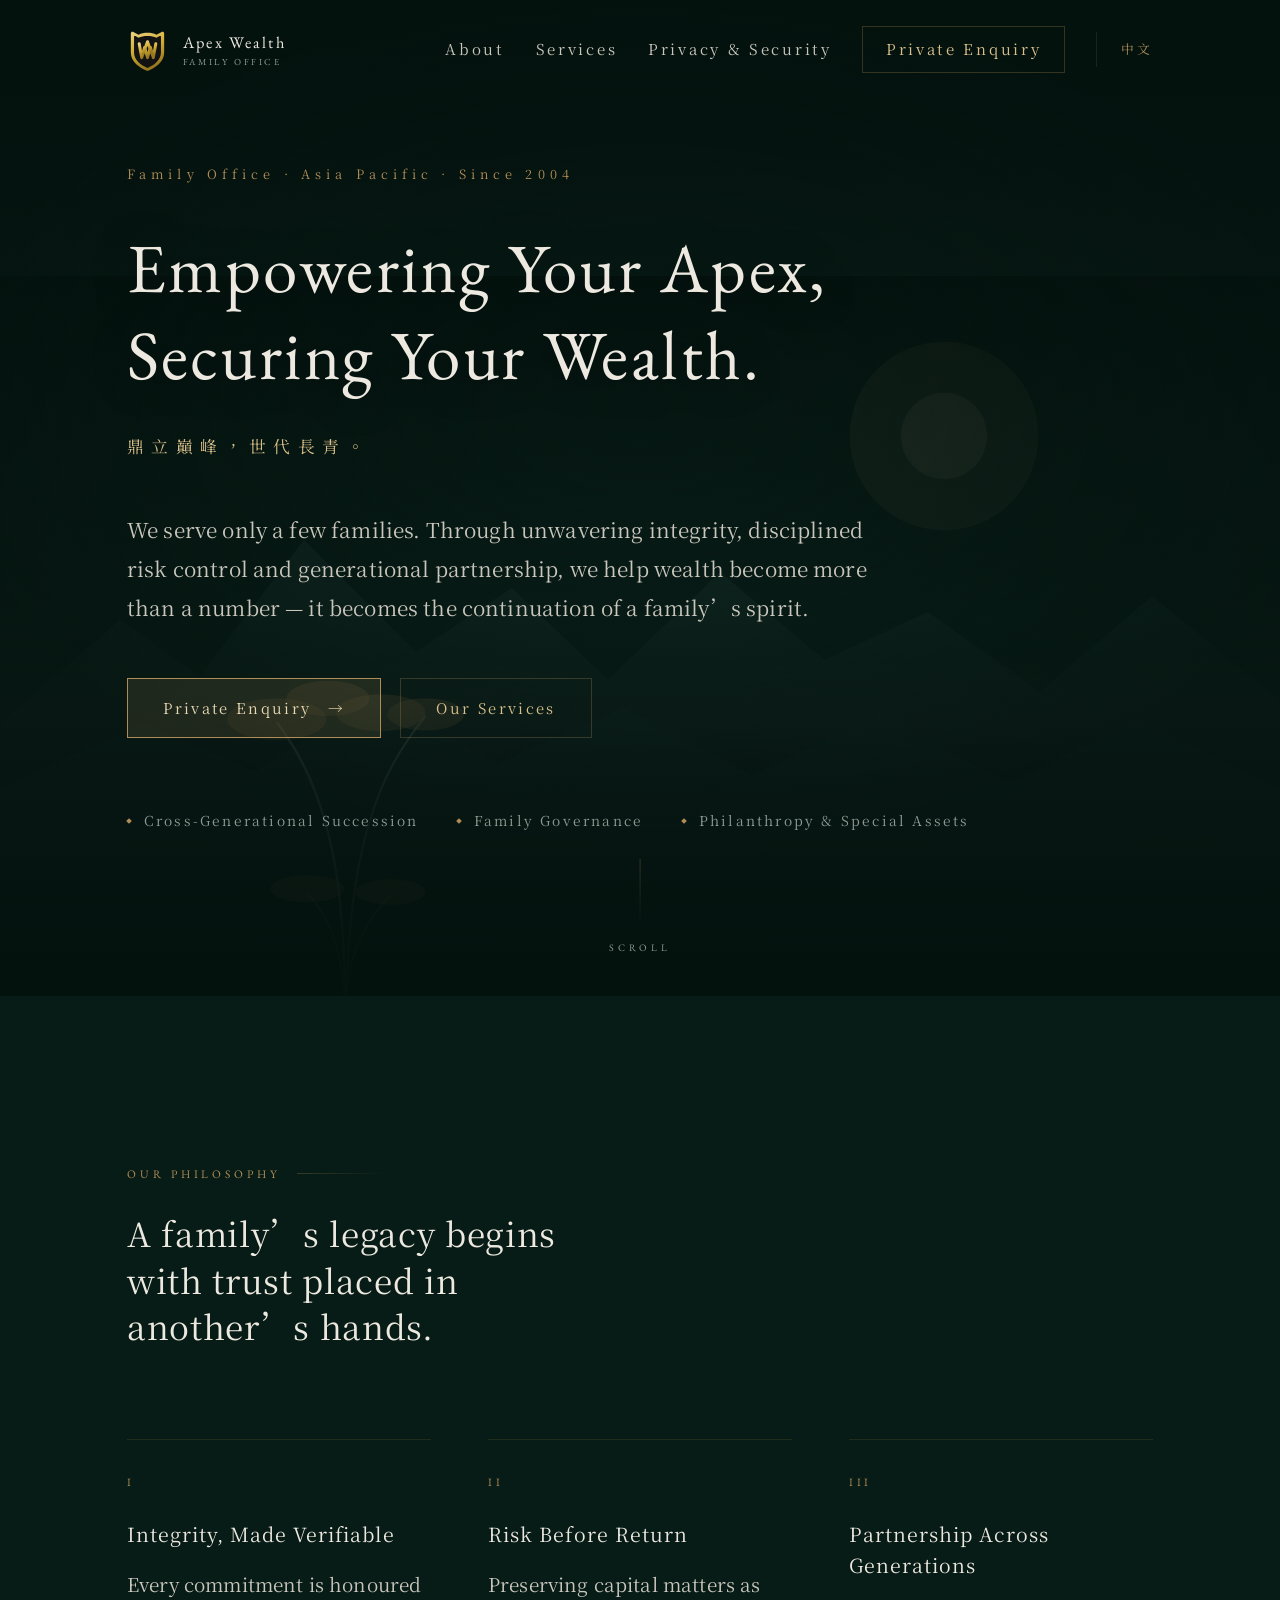
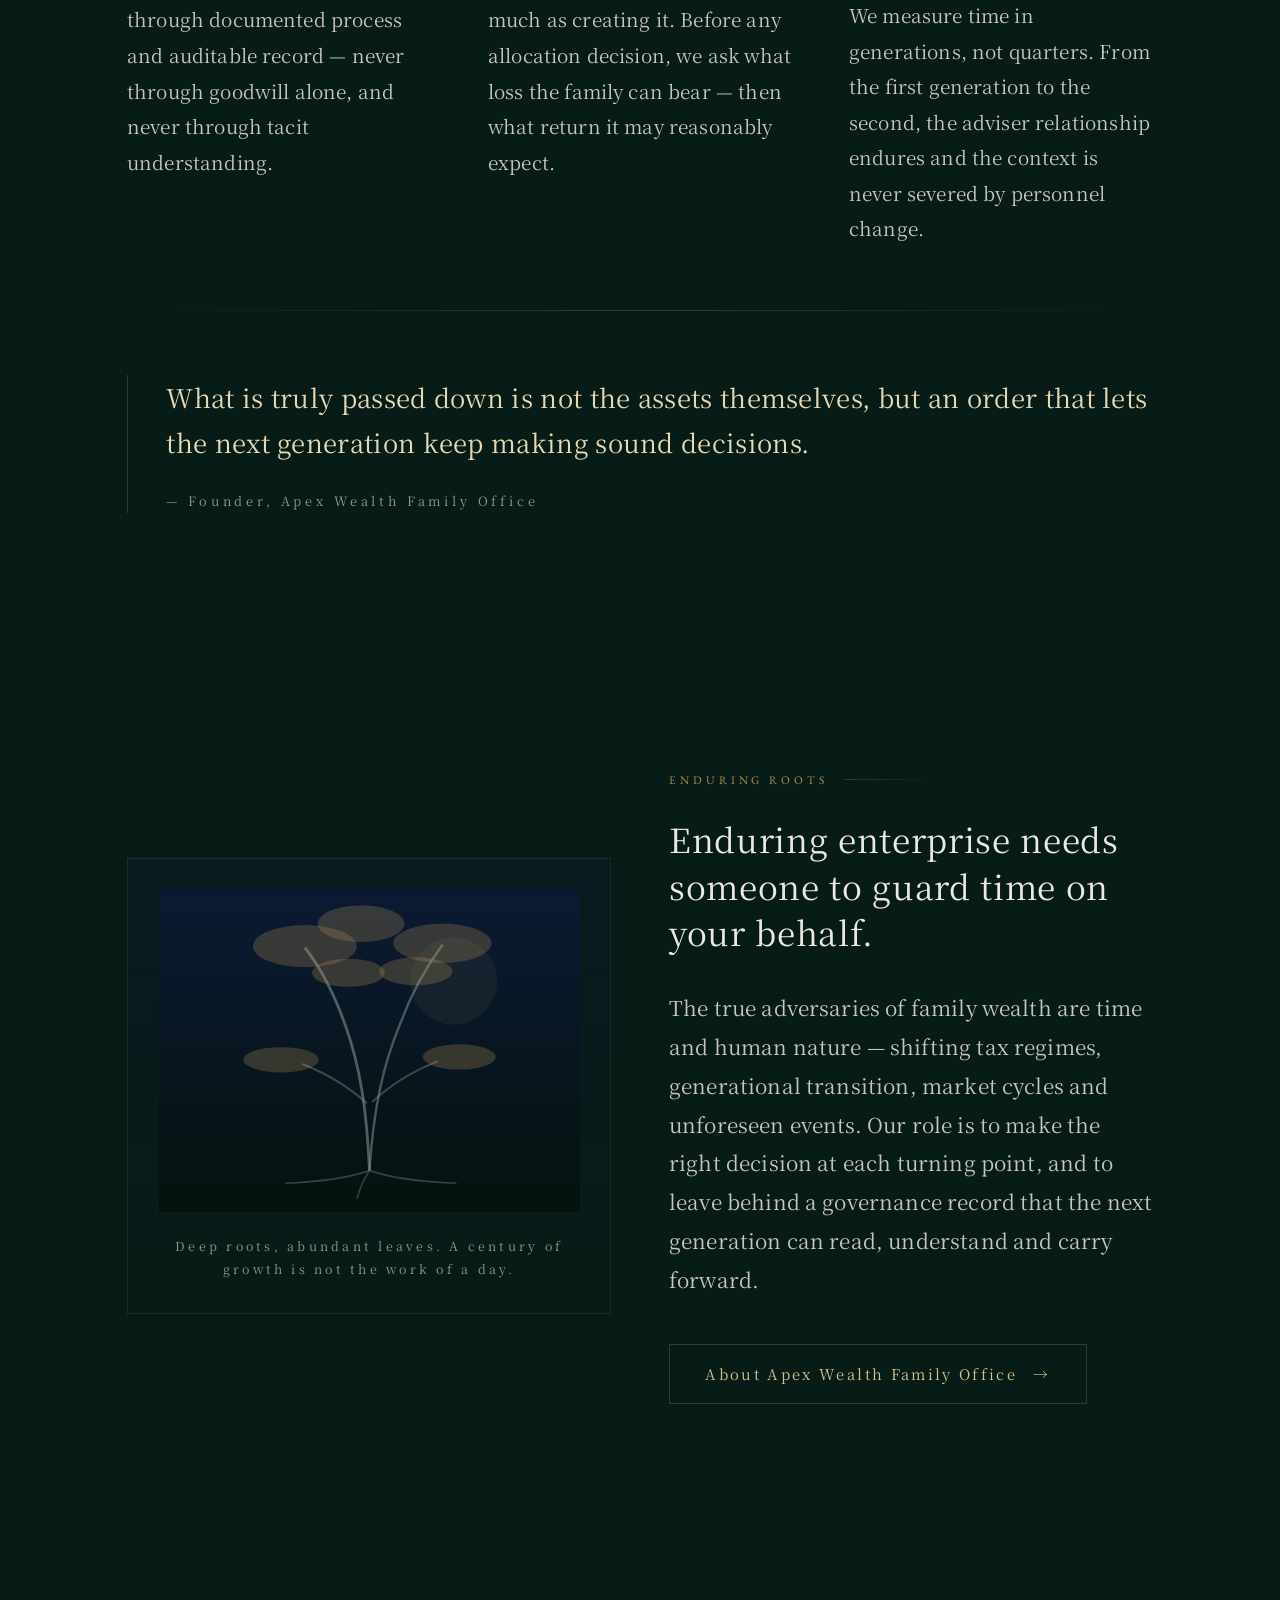
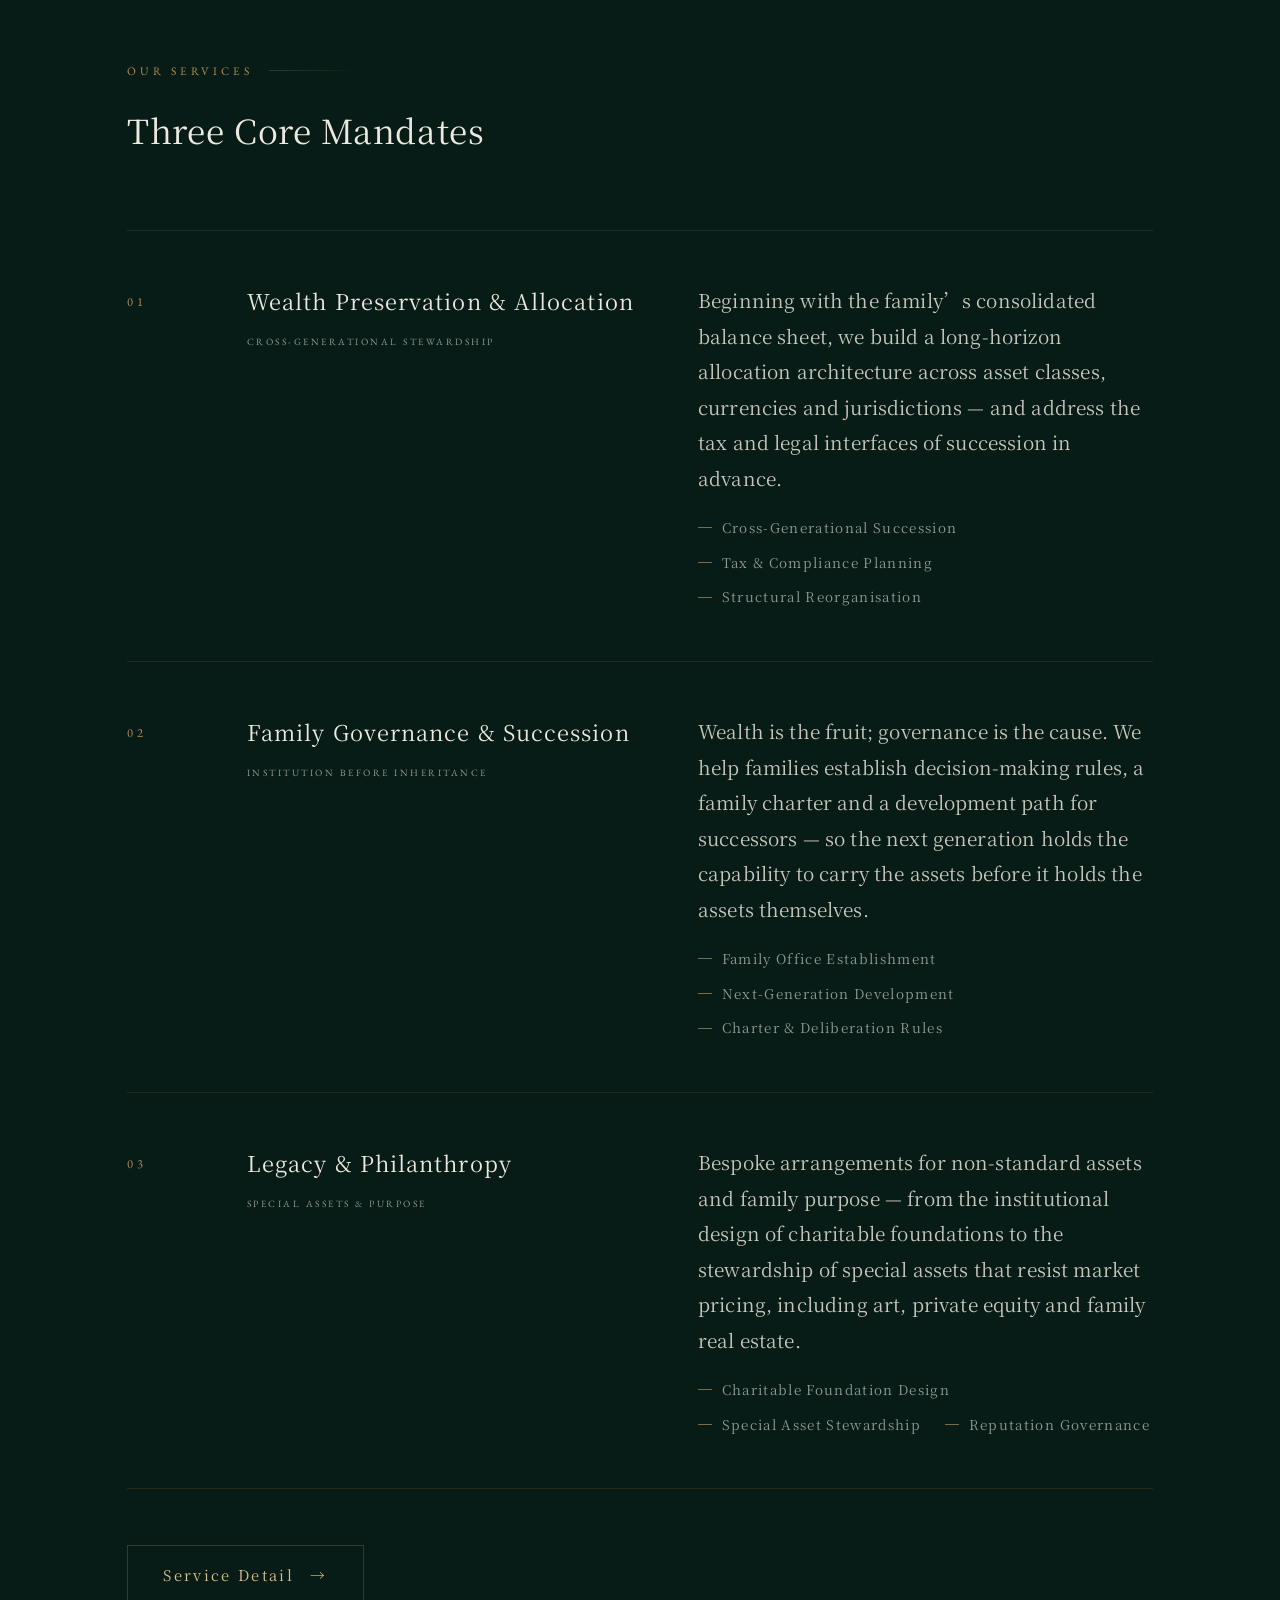
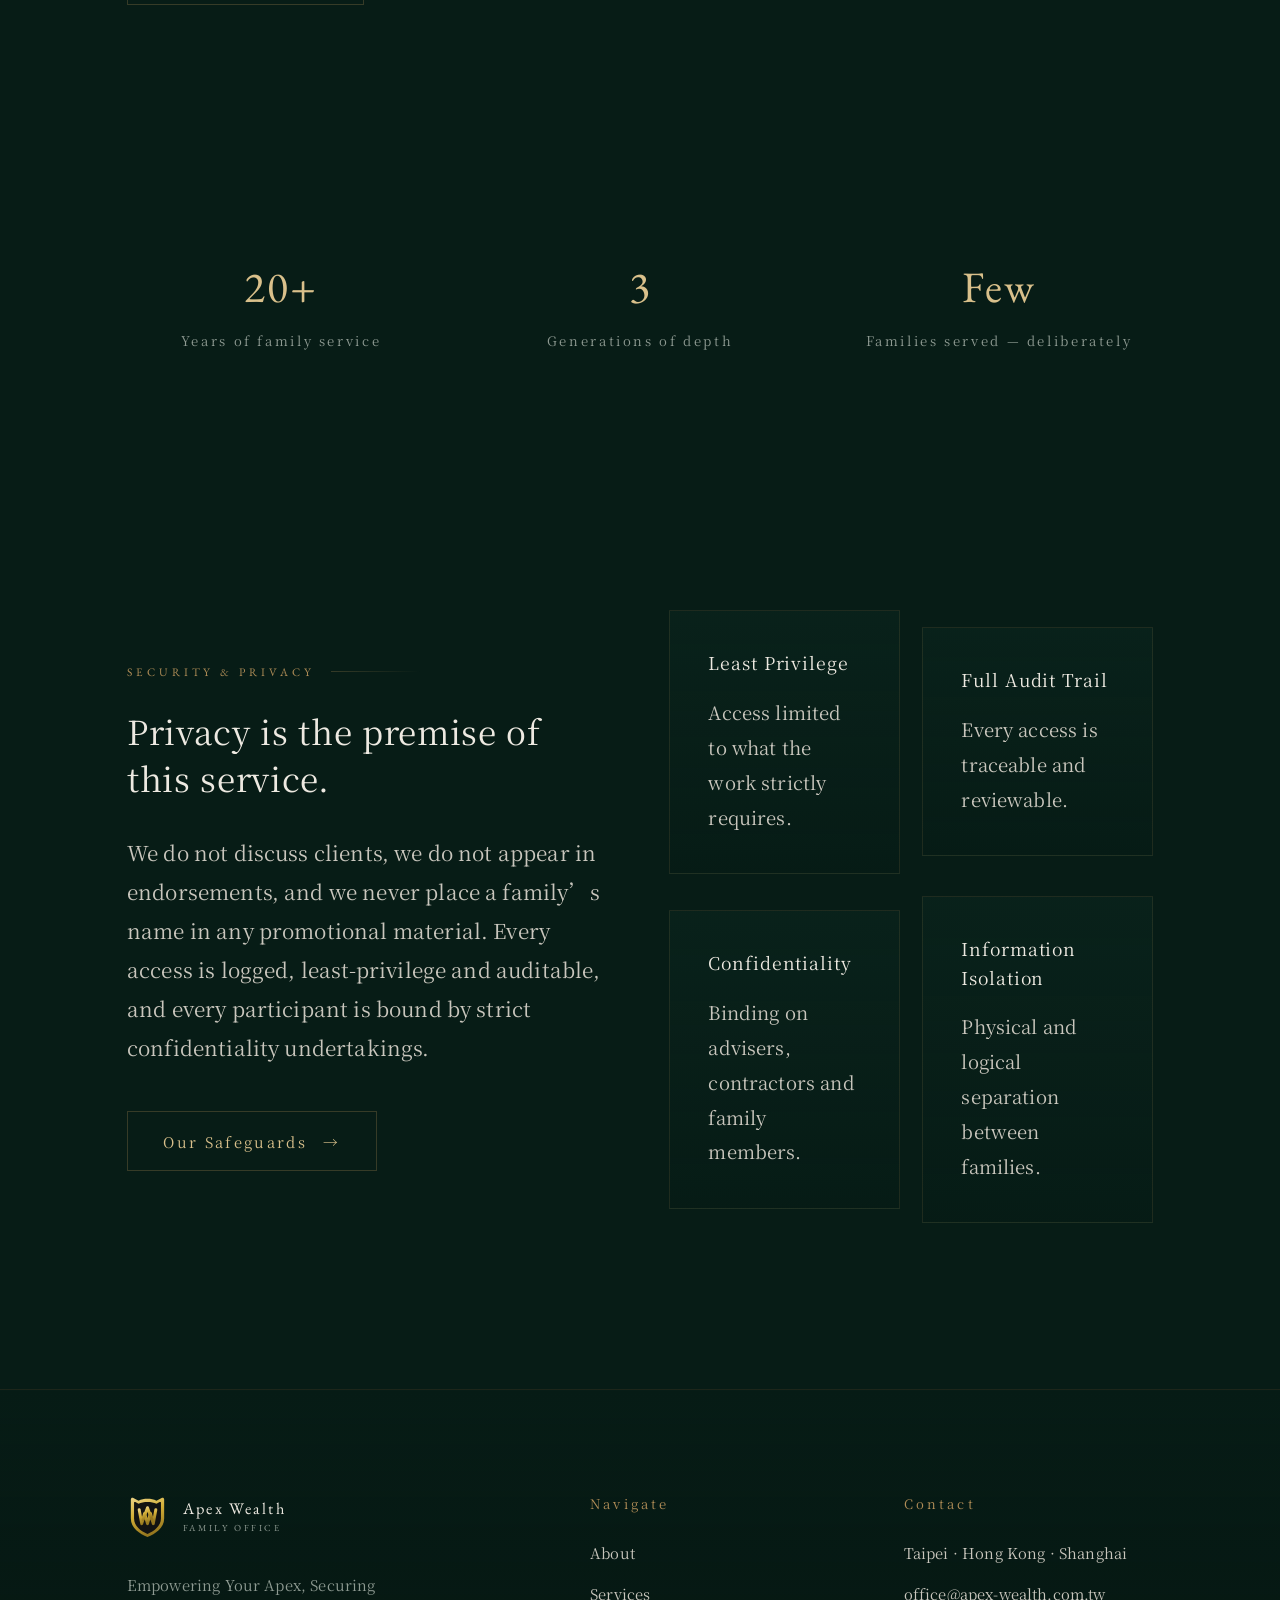
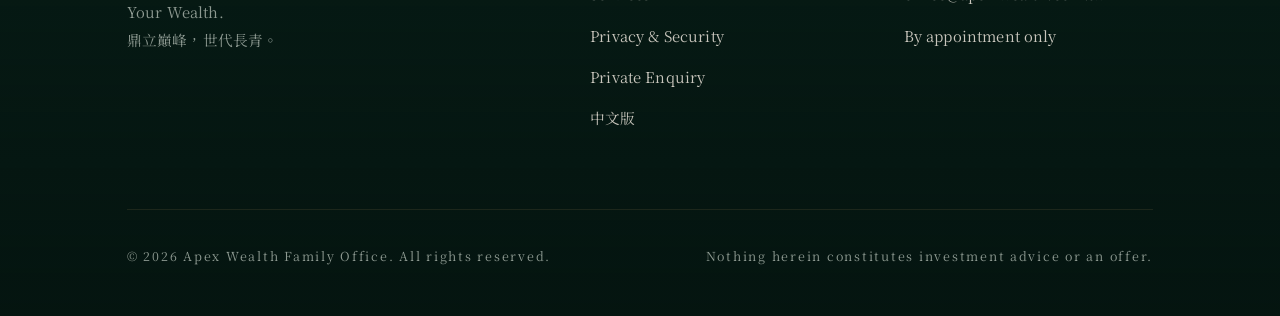
==== commit cac88967: "品牌改版：更名、城市調整、ISO 標註，並建立家族徽章識別系統 文字修改 - 品牌名：鼎富資本 APEX WEALTH → 鼎富家族辦公室 Apex Wealth Family Office   （涵" ====
--- a/en/index.html
+++ b/en/index.html
@@ -3,8 +3,8 @@
 <head>
 <meta charset="utf-8">
 <meta name="viewport" content="width=device-width, initial-scale=1">
-<title>Apex Wealth｜Family Office · Empowering Your Apex, Securing Your Wealth</title>
-<meta name="description" content="Apex Wealth serves a select number of ultra-high-net-worth families across Asia Pacific with cross-generational succession, family governance and legacy asset stewardship.">
+<title>Apex Wealth Family Office｜Empowering Your Apex, Securing Your Wealth</title>
+<meta name="description" content="Apex Wealth Family Office serves a select number of ultra-high-net-worth families across Asia Pacific with cross-generational succession, family governance and legacy asset stewardship.">
 <meta name="theme-color" content="#071C16">
 <link rel="preconnect" href="https://fonts.googleapis.com">
 <link rel="preconnect" href="https://fonts.gstatic.com" crossorigin>
@@ -12,7 +12,10 @@
 <link rel="stylesheet" href="../assets/css/main.css">
 <link rel="alternate" hreflang="zh-Hant" href="https://tzlun167.github.io/Apex-wealth/">
 <link rel="alternate" hreflang="en" href="https://tzlun167.github.io/Apex-wealth/en/">
-<link rel="icon" href="data:image/svg+xml,%3Csvg xmlns='http://www.w3.org/2000/svg' viewBox='0 0 32 32'%3E%3Crect width='32' height='32' fill='%23071C16'/%3E%3Ctext x='16' y='22' font-size='18' text-anchor='middle' fill='%23D9C08B' font-family='serif'%3E%E9%BC%8E%3C/text%3E%3C/svg%3E">
+<link rel="icon" href="../assets/img/favicon.ico" sizes="any">
+<link rel="icon" href="../assets/img/favicon-32.png" type="image/png" sizes="32x32">
+<link rel="icon" href="../assets/img/favicon-16.png" type="image/png" sizes="16x16">
+<link rel="apple-touch-icon" href="../assets/img/apple-touch-icon.png">
 </head>
 <body class="lang-en">
 
@@ -21,8 +24,8 @@
 <!-- ════════════ Header ════════════ -->
 <header class="site-header">
   <div class="wrap">
-    <a class="brand" href="index.html" aria-label="Apex Wealth home">
-      <span class="brand__mark" aria-hidden="true"><span>鼎</span></span>
+    <a class="brand" href="index.html" aria-label="Apex Wealth Family Office home">
+      <img class="brand__mark" src="../assets/img/emblem-mark.svg" alt="" width="40" height="45" aria-hidden="true">
       <span class="brand__text">
         <span class="brand__zh">Apex Wealth</span>
         <span class="brand__en">Family Office</span>
@@ -46,7 +49,7 @@
 <main id="main">
 
   <!-- ════════════ Hero ════════════ -->
-  <section class="hero" aria-label="Apex Wealth introduction">
+  <section class="hero" aria-label="Apex Wealth Family Office introduction">
     <div class="hero__scene" aria-hidden="true">
       <svg viewBox="0 0 1600 900" preserveAspectRatio="xMidYMax slice" role="presentation">
         <defs>
@@ -182,7 +185,7 @@
       <blockquote class="quote" data-reveal>
         What is truly passed down is not the assets themselves, but an order
         that lets the next generation keep making sound decisions.
-        <cite>&mdash; Founder, Apex Wealth</cite>
+        <cite>&mdash; Founder, Apex Wealth Family Office</cite>
       </blockquote>
     </div>
   </section>
@@ -234,7 +237,7 @@
             generation can read, understand and carry forward.
           </p>
           <div class="btn-row" style="margin-top: 2.8rem;">
-            <a class="btn" href="about.html"><span>About Apex Wealth</span><span aria-hidden="true">→</span></a>
+            <a class="btn" href="about.html"><span>About Apex Wealth Family Office</span><span aria-hidden="true">→</span></a>
           </div>
         </div>
       </div>
@@ -336,7 +339,7 @@
     <div class="site-footer__top">
       <div>
         <a class="brand" href="index.html">
-          <span class="brand__mark" aria-hidden="true"><span>鼎</span></span>
+          <img class="brand__mark" src="../assets/img/emblem-mark.svg" alt="" width="40" height="45" aria-hidden="true">
           <span class="brand__text">
             <span class="brand__zh">Apex Wealth</span>
             <span class="brand__en">Family Office</span>
@@ -362,7 +365,7 @@
       <div>
         <h4>Contact</h4>
         <ul>
-          <li>Taipei · Hong Kong · Singapore</li>
+          <li>Taipei · Hong Kong · Shanghai</li>
           <li><a href="mailto:office@apex-wealth.com.tw">office@apex-wealth.com.tw</a></li>
           <li>By appointment only</li>
         </ul>
@@ -370,7 +373,7 @@
     </div>
 
     <div class="site-footer__bottom">
-      <span>© <span data-year>2026</span> Apex Wealth. All rights reserved.</span>
+      <span>© <span data-year>2026</span> Apex Wealth Family Office. All rights reserved.</span>
       <span>Nothing herein constitutes investment advice or an offer.</span>
     </div>
   </div>
--- a/assets/css/main.css
+++ b/assets/css/main.css
@@ -217,27 +217,22 @@
   gap: 0.95rem;
   flex-shrink: 0;
 }
+/* 頁首／頁尾的家族徽章圖記 */
 .brand__mark {
-  width: 44px;
-  height: 44px;
+  height: 46px;
+  width: auto;
   flex: none;
-  border: 1px solid var(--hairline);
-  display: grid;
-  place-items: center;
-  transition: border-color .9s var(--ease-silk);
-}
-.brand__mark span {
-  font-size: 1.15rem;
-  color: var(--gold-light);
-  letter-spacing: 0;
-  line-height: 1;
-}
-.brand:hover .brand__mark { border-color: var(--gold); }
-.brand__text { display: flex; flex-direction: column; gap: .28rem; }
+  display: block;
+  transition: filter .9s var(--ease-silk);
+}
+.brand:hover .brand__mark { filter: brightness(1.18); }
+
+.brand__text { display: flex; flex-direction: column; gap: .3rem; }
 .brand__zh {
-  font-size: 1.05rem;
-  letter-spacing: 0.3em;
-  line-height: 1.2;
+  font-size: 1rem;
+  letter-spacing: 0.16em;
+  line-height: 1.3;
+  white-space: nowrap;
 }
 .brand__en {
   font-family: var(--serif-en);
@@ -667,6 +662,35 @@
   max-width: 60ch;
 }
 
+/* 送出結果提示（由 JS 產生並填入） */
+.form__status {
+  margin: 0;
+  font-size: 0.88rem;
+  letter-spacing: 0.08em;
+  line-height: 1.8;
+  max-width: 60ch;
+  border-left: 1px solid transparent;
+  padding-left: 0;
+  transition: color .8s var(--ease-silk), border-color .8s var(--ease-silk);
+}
+.form__status:empty { display: none; }
+.form__status.is-ok {
+  color: var(--champagne);
+  border-left-color: var(--gold);
+  padding-left: 1.2rem;
+}
+.form__status.is-error {
+  color: #D9A08B;
+  border-left-color: #B0604A;
+  padding-left: 1.2rem;
+}
+
+/* 送出中：按鈕反饋 */
+.btn[disabled] {
+  opacity: .55;
+  cursor: progress;
+}
+
 /* --- 10. 頁尾 ----------------------------------------------------------- */
 .site-footer {
   border-top: 1px solid var(--hairline-soft);
@@ -792,9 +816,12 @@
 /* 英文版頁首的品牌字樣（Apex Wealth 為拉丁字母） */
 body.lang-en .brand__zh {
   font-family: var(--serif-en);
-  font-size: 1.15rem;
-  letter-spacing: 0.2em;
-}
+  font-size: 1.02rem;
+  letter-spacing: 0.14em;
+}
+/* 英文版頁首用橫式商標，不用中文長名 */
+body.lang-en .brand__zh { font-size: 1.02rem; }
+body.lang-en .brand__en { font-size: 0.58rem; letter-spacing: 0.26em; }
 
 /* 中文主標作為副題出現時 */
 .hero__zh-sub {
